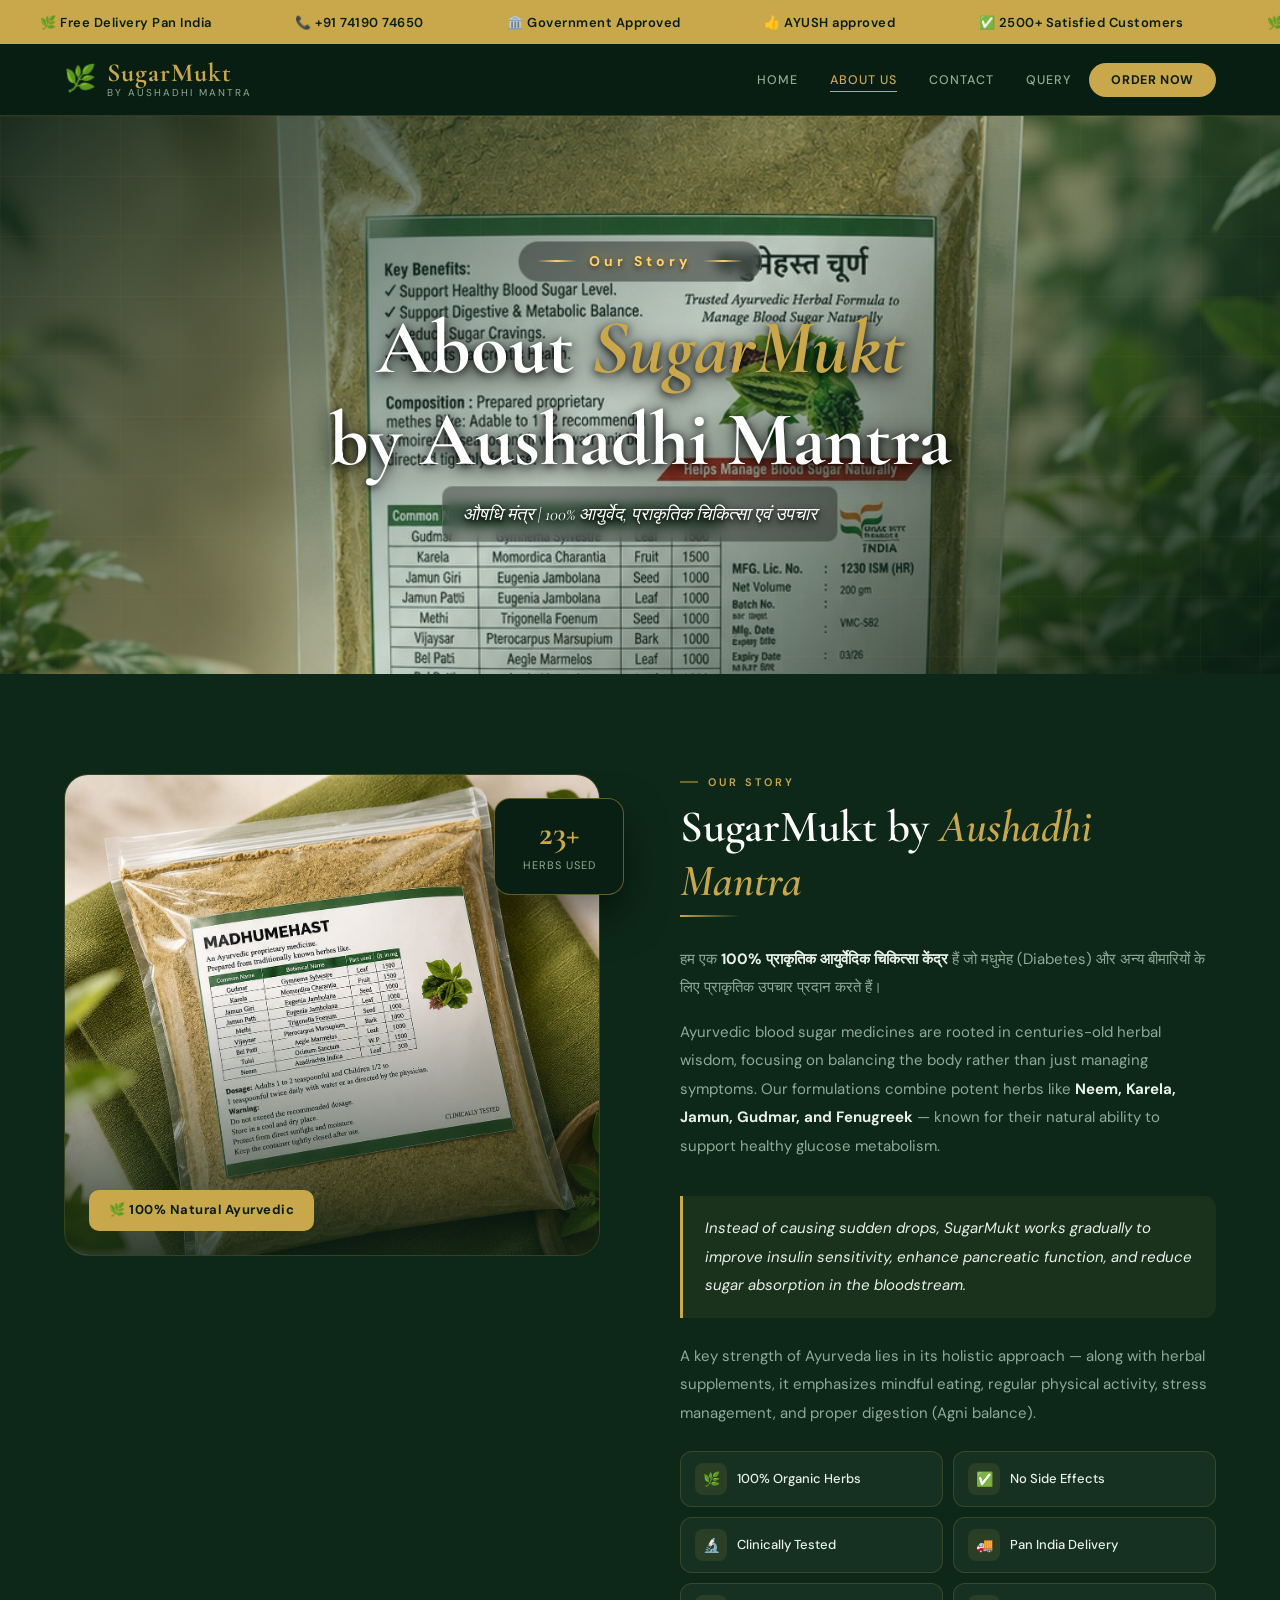
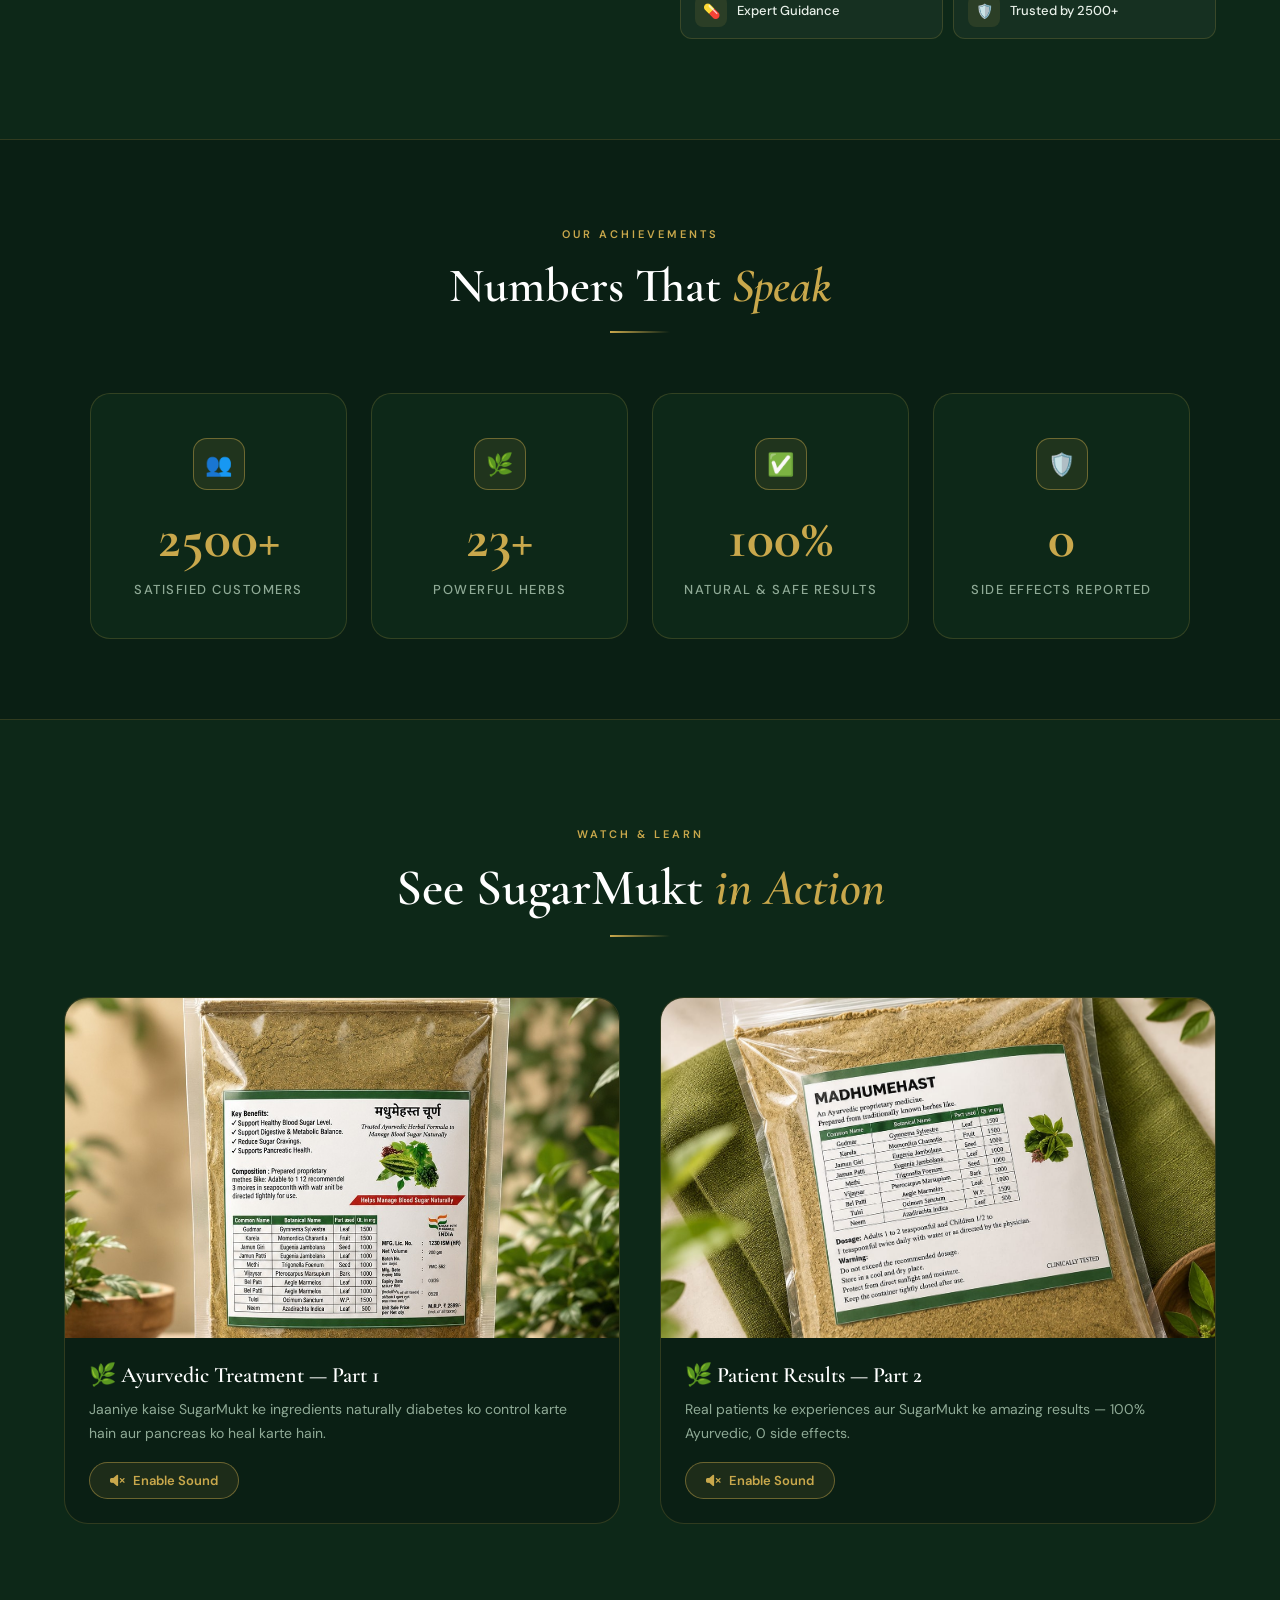
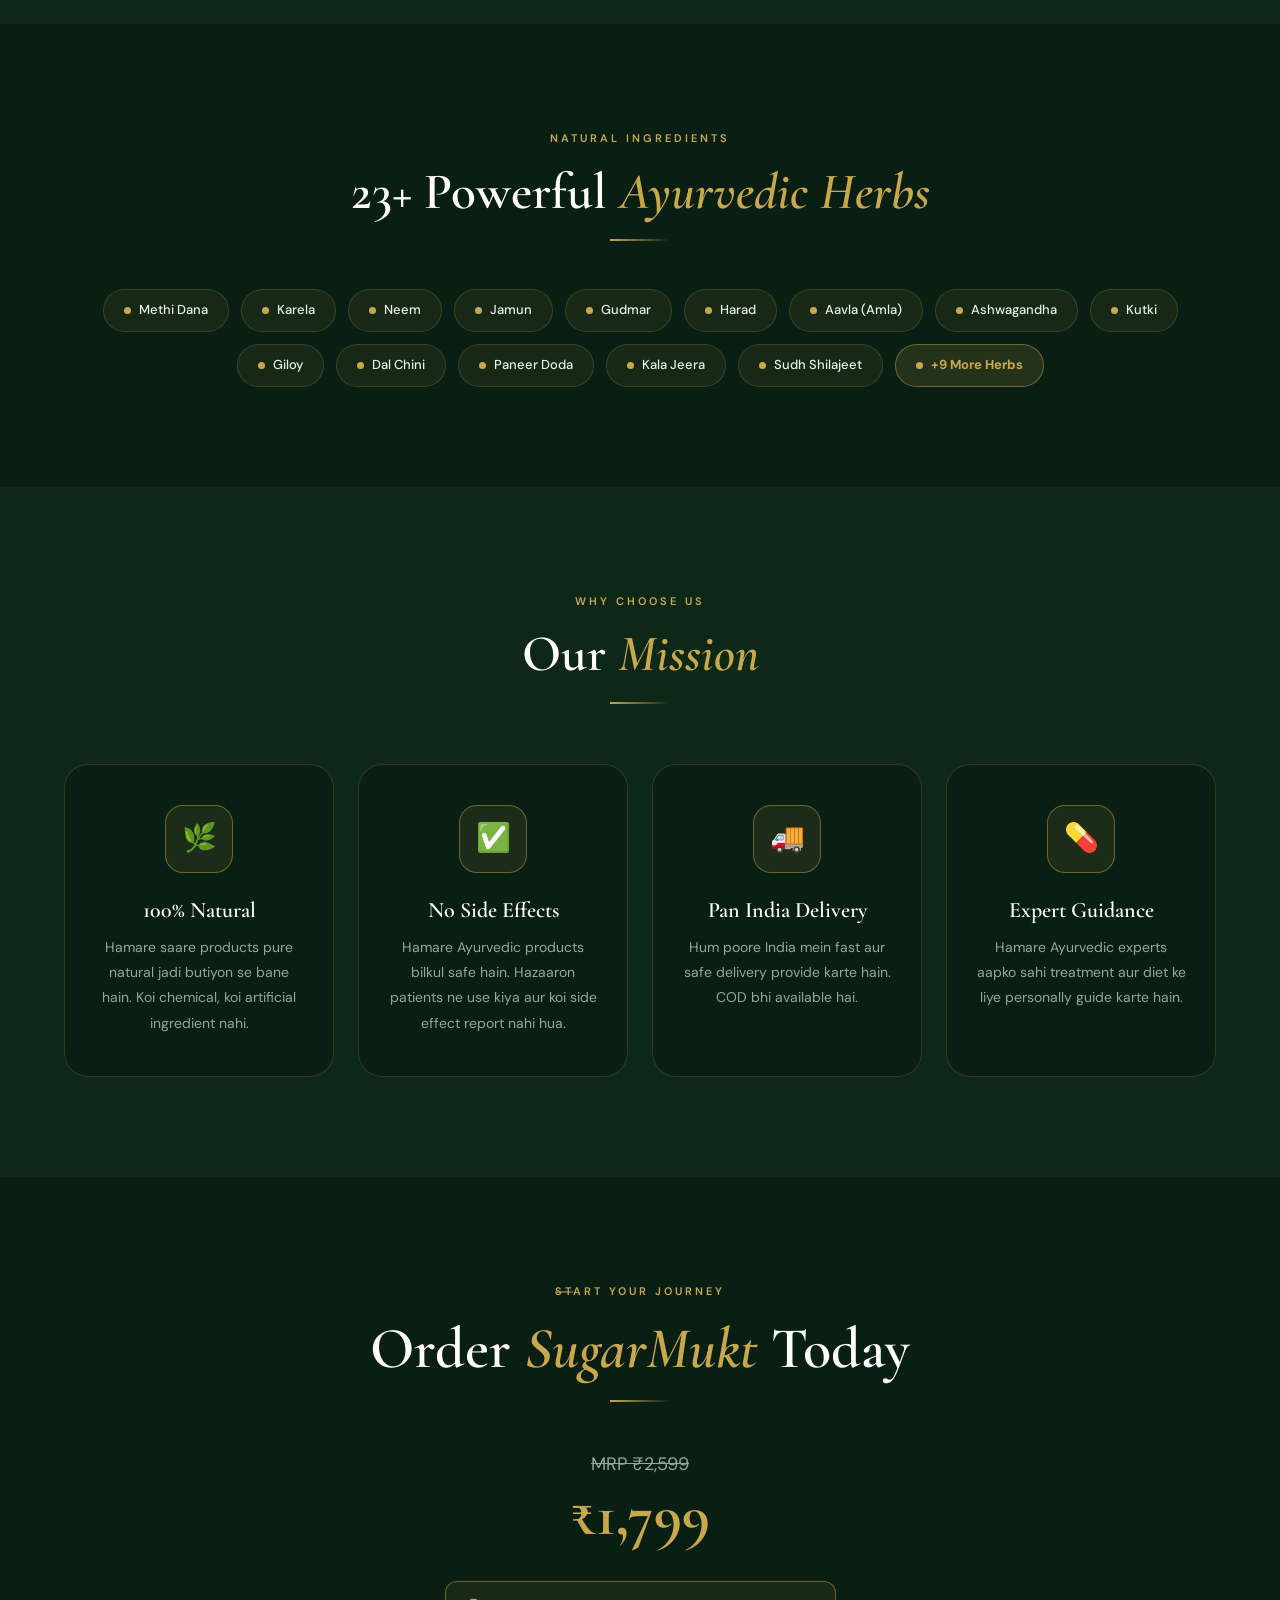
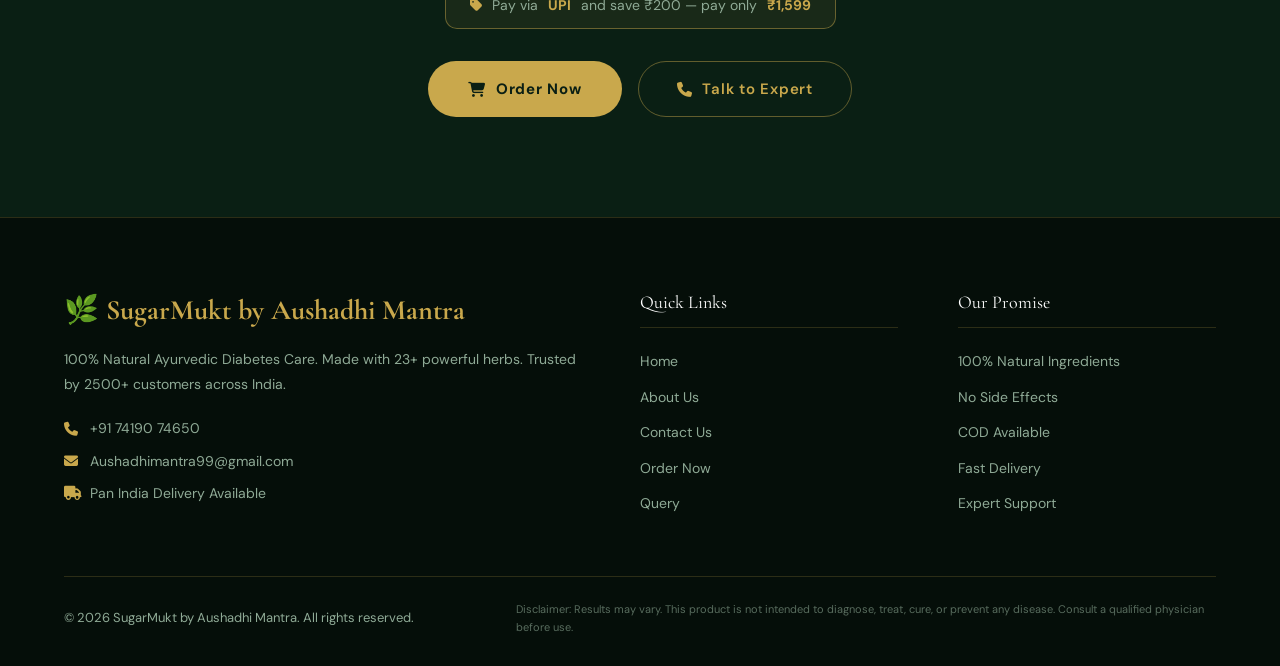
==== about.html @ 32ac2ba3 "Update about.html" ====
<!DOCTYPE html>
<html lang="en">
<head>
<meta charset="UTF-8">
<meta name="viewport" content="width=device-width, initial-scale=1.0">
<title>About Us | SugarMukt by Aushadhi Mantra </title>
<script async src="https://www.googletagmanager.com/gtag/js?id=G-KYLKNNGJBG"></script>
<script>
  window.dataLayer = window.dataLayer || [];
  function gtag(){dataLayer.push(arguments);}
  gtag('js', new Date());
  gtag('config', 'G-KYLKNNGJBG');
</script>
<link href="https://fonts.googleapis.com/css2?family=Cormorant+Garamond:ital,wght@0,400;0,500;0,600;0,700;1,400;1,600&family=DM+Sans:wght@300;400;500;600&display=swap" rel="stylesheet">
<link rel="stylesheet" href="https://cdnjs.cloudflare.com/ajax/libs/font-awesome/6.5.0/css/all.min.css">
<style>
*,*::before,*::after{margin:0;padding:0;box-sizing:border-box;}
:root{
  --forest:#0a1f14;
  --forest2:#0d2818;
  --forest3:#0f3020;
  --gold:#c9a84c;
  --gold2:#e8c96a;
  --mid:#2d6a4f;
  --text:#e8f0e9;
  --muted:#8faa96;
  --border:rgba(201,168,76,0.2);
  --border-bright:rgba(201,168,76,0.45);
  --card:rgba(255,255,255,0.04);
}
html{scroll-behavior:smooth;}
body{font-family:'DM Sans',sans-serif;background:var(--forest);color:var(--text);overflow-x:hidden;line-height:1.6;}
h1,h2,h3,h4,h5{font-family:'Cormorant Garamond',serif;font-weight:600;line-height:1.2;}
a{text-decoration:none;color:inherit;}
img{max-width:100%;}
::-webkit-scrollbar{width:6px;}
::-webkit-scrollbar-track{background:var(--forest2);}
::-webkit-scrollbar-thumb{background:var(--gold);border-radius:3px;}

/* ANNOUNCEMENT BAR */
.ann-bar{background:var(--gold);color:var(--forest);padding:9px 0;overflow:hidden;white-space:nowrap;position:relative;z-index:100;}
.ann-bar-inner{display:inline-block;animation:ticker 28s linear infinite;font-size:13px;font-weight:600;letter-spacing:0.5px;}
.ann-bar-inner span{margin:0 40px;}
@keyframes ticker{0%{transform:translateX(100vw);}100%{transform:translateX(-100%);}}

/* NAVBAR */
.navbar{position:sticky;top:0;z-index:999;background:rgba(10,31,20,0.96);backdrop-filter:blur(20px);-webkit-backdrop-filter:blur(20px);border-bottom:1px solid var(--border);padding:0 5%;display:flex;align-items:center;justify-content:space-between;height:72px;transition:all 0.3s ease;}
.navbar.scrolled{background:rgba(8,20,12,0.98);height:64px;box-shadow:0 4px 30px rgba(0,0,0,0.4);}
.nav-logo{font-family:'Cormorant Garamond',serif;font-size:26px;font-weight:700;color:var(--gold);letter-spacing:1px;display:flex;align-items:center;gap:10px;}
.nav-logo-wrap{display:flex;flex-direction:column;line-height:1;}
.nav-logo .logo-sub{font-family:'DM Sans',sans-serif;font-size:10px;font-weight:400;color:var(--muted);letter-spacing:2px;text-transform:uppercase;display:block;margin-top:2px;}
.nav-links{display:flex;align-items:center;gap:4px;list-style:none;}
.nav-links a{color:var(--muted);font-size:0.78rem;font-weight:500;padding:8px 14px;border-radius:8px;transition:all 0.25s;font-family:'DM Sans',sans-serif;letter-spacing:0.08em;text-transform:uppercase;position:relative;}
.nav-links a::after{content:'';position:absolute;bottom:4px;left:14px;right:14px;height:1px;background:var(--gold);transform:scaleX(0);transform-origin:left;transition:transform 0.3s ease;}
.nav-links a:hover{color:var(--gold);}
.nav-links a:hover::after{transform:scaleX(1);}
.nav-links a.nav-active{color:var(--gold);}
.nav-links a.nav-active::after{transform:scaleX(1);}
.nav-links .nav-cta{background:var(--gold);color:var(--forest)!important;font-weight:700;border-radius:50px;padding:9px 22px!important;letter-spacing:0.05em;}
.nav-links .nav-cta::after{display:none!important;}
.nav-links .nav-cta:hover{background:var(--gold2);transform:translateY(-1px);}
.burger{display:none;flex-direction:column;gap:5px;cursor:pointer;padding:6px;background:none;border:none;}
.burger span{width:26px;height:2px;background:var(--gold);border-radius:2px;transition:all 0.3s;display:block;}
.mobile-menu{display:none;position:fixed;inset:0;background:rgba(8,20,12,0.98);backdrop-filter:blur(20px);z-index:9999;flex-direction:column;align-items:center;justify-content:center;gap:24px;}
.mobile-menu.open{display:flex;}
.mobile-menu a{font-family:'Cormorant Garamond',serif;font-size:32px;font-weight:600;color:var(--text);transition:color 0.2s;}
.mobile-menu a:hover{color:var(--gold);}
.mobile-menu .mob-close{position:absolute;top:28px;right:28px;font-size:28px;cursor:pointer;color:var(--muted);background:none;border:none;}
.mobile-menu .mob-cta{background:var(--gold);color:var(--forest)!important;padding:14px 48px;border-radius:50px;font-size:22px!important;font-weight:700!important;margin-top:12px;}

/* HERO */
.about-hero{position:relative;min-height:62vh;display:flex;align-items:center;justify-content:center;overflow:hidden;}
.hero-bg{position:absolute;inset:0;background:linear-gradient(135deg,rgba(10,31,20,0.93) 0%,rgba(45,106,79,0.25) 50%,rgba(10,31,20,0.96) 100%),url('images/a1.jpeg') center/cover no-repeat;z-index:0;}
.hero-grid{position:absolute;inset:0;background-image:linear-gradient(rgba(201,168,76,0.04) 1px,transparent 1px),linear-gradient(90deg,rgba(201,168,76,0.04) 1px,transparent 1px);background-size:60px 60px;z-index:1;}
.hero-orb{position:absolute;width:420px;height:420px;background:radial-gradient(circle,rgba(45,106,79,0.22) 0%,transparent 70%);border-radius:50%;top:-80px;right:-80px;z-index:1;animation:orbPulse 6s ease-in-out infinite;}
@keyframes orbPulse{0%,100%{transform:scale(1);opacity:0.6;}50%{transform:scale(1.1);opacity:1;}}
.hero-content{position:relative;z-index:2;text-align:center;padding:120px 20px 90px;max-width:820px;}
.hero-eyebrow{
  display:inline-flex;
  align-items:center;
  gap:12px;
  margin-bottom:20px;

  /* 🔥 ADD THIS PART */
  background: rgba(0,0,0,0.4);
  padding:8px 18px;
  border-radius:30px;
  backdrop-filter: blur(6px);
  border:1px solid rgba(255,255,255,0.2);
}
.hero-eyebrow .line{
  width:40px;
  height:2px; /* thicker */
  background:linear-gradient(to right, transparent, #ffd369, transparent);
}
.hero-eyebrow span{
  color:#ffd369;
  font-size:14px;
  font-weight:700;
  letter-spacing:4px;

  /* 🔥 STRONG VISIBILITY */
  text-shadow: 
    0 2px 6px rgba(0,0,0,0.9),
    0 0 12px rgba(255,211,105,0.8);
}
.hero-title{
  font-size:clamp(42px,6vw,78px); /* slightly bigger */
  color:#ffffff;
  font-weight:700;

  /* 🔥 strong visibility */
  text-shadow: 
    0 6px 25px rgba(0,0,0,0.95),
    0 2px 8px rgba(0,0,0,0.9);
}
.hero-title em{color:var(--gold);font-style:italic;}
.hero-sub{
  font-size:18px;
  color:#ffffff;
  max-width:600px;
  margin:0 auto 36px;
  line-height:1.9;
  font-family:'Cormorant Garamond',serif;
  font-style:italic;

  /* 🔥 MAIN VISIBILITY FIX */
  text-shadow: 
    0 2px 4px rgba(0,0,0,0.8),
    0 4px 12px rgba(0,0,0,0.9);
}
.hero-box{
  display:inline-block;
  padding:10px 20px;
  border-radius:10px;

  /* 🔥 makes text readable on any image */
  background: rgba(0,0,0,0.35);
  backdrop-filter: blur(6px);

  border: 1px solid rgba(255,255,255,0.15);
}

/* SECTION COMMON */
.section{padding:100px 5%;}
.section-alt{background:var(--forest2);}
.section-label{display:inline-block;color:var(--gold);font-size:11px;font-weight:600;letter-spacing:3px;text-transform:uppercase;margin-bottom:14px;position:relative;padding-left:28px;}
.section-label::before{content:'';position:absolute;left:0;top:50%;transform:translateY(-50%);width:18px;height:1px;background:var(--gold);}
.section-title{font-size:clamp(30px,4vw,52px);color:#fff;margin-bottom:16px;}
.section-title em{color:var(--gold);font-style:italic;}
.section-line{width:60px;height:2px;background:linear-gradient(90deg,var(--gold),transparent);margin-bottom:48px;}
.center{text-align:center;}
.center .section-line{margin-left:auto;margin-right:auto;}
.center .section-label{padding-left:0;}
.center .section-label::before{display:none;}

/* ── OUR STORY SECTION (FIXED) ───────────────────────── */
.story-section{
  padding:100px 5%;
  background:var(--forest2);
}
.story-inner{
  max-width:1200px;
  margin:0 auto;
  display:grid;
  grid-template-columns:1fr 1fr;
  gap:80px;
  align-items:start;
}
/* LEFT: image side */
.story-img-col{position:relative;}
.story-img-frame{
  position:relative;
  border-radius:24px;
  overflow:hidden;
  border:1px solid var(--border);
  display:block;
}
.story-img-frame img{
  width:100%;
  height:480px;
  object-fit:cover;
  display:block;
  transition:transform 0.6s ease;
}
.story-img-frame:hover img{transform:scale(1.04);}
.story-img-overlay{
  position:absolute;inset:0;
  background:linear-gradient(to top,rgba(10,31,20,0.8) 0%,transparent 55%);
  pointer-events:none;
}
.story-img-badge{
  position:absolute;
  bottom:24px;left:24px;
  background:var(--gold);color:var(--forest);
  padding:10px 20px;border-radius:10px;
  font-weight:700;font-size:13px;letter-spacing:0.5px;
}
.story-float-card{
  position:absolute;
  top:24px;right:-24px;
  background:var(--forest);
  border:1px solid var(--border-bright);
  border-radius:16px;
  padding:18px 22px;
  text-align:center;
  min-width:130px;
  box-shadow:0 20px 40px rgba(0,0,0,0.5);
  z-index:2;
}
.story-float-card .fc-num{font-family:'Cormorant Garamond',serif;font-size:34px;font-weight:700;color:var(--gold);display:block;line-height:1;}
.story-float-card .fc-label{font-size:11px;color:var(--muted);text-transform:uppercase;letter-spacing:1px;}

/* RIGHT: text side — fully isolated, no overlap */
.story-text-col{
  display:flex;
  flex-direction:column;
  gap:0;
}
.story-text-col .section-label{margin-bottom:10px;}
.story-text-col .section-title{margin-bottom:6px;font-size:clamp(28px,3.5vw,48px);}
.story-text-col .section-line{margin-bottom:28px;}
.story-text-col p{
  font-size:15px;
  color:var(--muted);
  line-height:1.9;
  margin-bottom:16px;
}
.story-text-col p strong{color:var(--text);}
.story-highlight{
  background:rgba(201,168,76,0.07);
  border-left:3px solid var(--gold);
  padding:18px 22px;
  border-radius:0 12px 12px 0;
  margin:20px 0 24px;
}
.story-highlight p{margin:0;color:var(--text)!important;font-style:italic;}
.story-features{
  display:grid;
  grid-template-columns:1fr 1fr;
  gap:10px;
  margin-top:8px;
}
.sf-item{
  display:flex;align-items:center;gap:10px;
  background:var(--card);border:1px solid var(--border);
  padding:11px 14px;border-radius:12px;transition:all 0.3s;
}
.sf-item:hover{background:rgba(201,168,76,0.06);border-color:var(--border-bright);}
.sf-icon{width:32px;height:32px;background:rgba(201,168,76,0.12);border-radius:8px;display:flex;align-items:center;justify-content:center;font-size:14px;flex-shrink:0;}
.sf-item span{font-size:13px;font-weight:500;color:var(--text);}

/* ── STATS (FIXED — full visibility) ─────────────────── */
.stats-section{
  background:var(--forest);
  border-top:1px solid var(--border);
  border-bottom:1px solid var(--border);
  padding:80px 5%;
}
.stats-section-inner{
  max-width:1100px;
  margin:0 auto;
}
.stats-title-row{
  text-align:center;
  margin-bottom:60px;
}
.stats-title-row .section-label{padding-left:0;}
.stats-title-row .section-label::before{display:none;}
.stats-title-row .section-title{font-size:clamp(28px,4vw,48px);}
.stats-title-row .section-line{margin:0 auto 0;}

/* The 4-box grid */
.stats-grid-4{
  display:grid;
  grid-template-columns:repeat(4,1fr);
  gap:24px;
}
.stat-card{
  background:var(--forest2);
  border:1px solid var(--border);
  border-radius:20px;
  padding:44px 20px 36px;
  text-align:center;
  transition:all 0.35s ease;
  position:relative;
  overflow:hidden;
}
.stat-card::before{
  content:'';
  position:absolute;top:0;left:0;right:0;
  height:3px;
  background:linear-gradient(90deg,transparent,var(--gold),transparent);
  transform:scaleX(0);transition:transform 0.4s ease;
}
.stat-card:hover{
  transform:translateY(-8px);
  border-color:var(--border-bright);
  box-shadow:0 24px 60px rgba(0,0,0,0.35);
}
.stat-card:hover::before{transform:scaleX(1);}
.stat-card-icon{
  width:52px;height:52px;
  background:rgba(201,168,76,0.1);
  border:1px solid var(--border-bright);
  border-radius:14px;
  display:flex;align-items:center;justify-content:center;
  font-size:22px;
  margin:0 auto 20px;
}
.stat-card-num{
  font-family:'Cormorant Garamond',serif;
  font-size:56px;
  font-weight:700;
  color:var(--gold);
  display:block;
  line-height:1;
  margin-bottom:10px;
}
.stat-card-label{
  font-size:13px;
  color:var(--muted);
  text-transform:uppercase;
  letter-spacing:1.5px;
  font-weight:500;
  line-height:1.4;
}

/* VIDEOS */
.video-section{padding:100px 5%;background:var(--forest2);}
.video-inner{max-width:1200px;margin:0 auto;}
.video-grid{display:grid;grid-template-columns:1fr 1fr;gap:40px;margin-top:60px;}
.video-card{background:var(--forest);border:1px solid var(--border);border-radius:24px;overflow:hidden;transition:all 0.35s;}
.video-card:hover{border-color:var(--border-bright);transform:translateY(-6px);box-shadow:0 24px 60px rgba(0,0,0,0.4);}
.video-card video{width:100%;display:block;max-height:340px;object-fit:cover;}
.video-card-body{padding:24px;}
.video-card-title{font-family:'Cormorant Garamond',serif;font-size:22px;color:#fff;margin-bottom:10px;}
.video-card-desc{font-size:14px;color:var(--muted);line-height:1.7;margin-bottom:16px;}
.sound-btn{
  display:inline-flex;align-items:center;gap:8px;
  background:rgba(201,168,76,0.1);border:1px solid var(--border-bright);
  color:var(--gold);padding:9px 20px;border-radius:50px;
  font-size:13px;font-weight:600;cursor:pointer;transition:all 0.3s;
  font-family:'DM Sans',sans-serif;
}
.sound-btn:hover{background:rgba(201,168,76,0.18);}

/* HERBS */
.herbs-section{padding:100px 5%;background:var(--forest);}
.herbs-inner{max-width:1100px;margin:0 auto;}
.herbs-grid{display:flex;flex-wrap:wrap;gap:12px;justify-content:center;margin-top:48px;}
.herb-chip{
  display:inline-flex;align-items:center;gap:8px;
  background:rgba(201,168,76,0.07);
  border:1px solid var(--border);
  padding:10px 20px;border-radius:50px;
  font-size:13px;font-weight:500;color:var(--text);
  transition:all 0.3s;cursor:default;
}
.herb-chip:hover{background:rgba(201,168,76,0.14);border-color:var(--border-bright);color:var(--gold);transform:translateY(-2px);}
.herb-chip .h-dot{width:7px;height:7px;background:var(--gold);border-radius:50%;flex-shrink:0;}

/* MISSION CARDS */
.mission-section{padding:100px 5%;background:var(--forest2);}
.mission-inner{max-width:1200px;margin:0 auto;}
.mission-grid{display:grid;grid-template-columns:repeat(4,1fr);gap:24px;margin-top:60px;}
.mission-card{
  background:var(--forest);border:1px solid var(--border);
  border-radius:24px;padding:40px 28px;text-align:center;transition:all 0.35s;position:relative;overflow:hidden;
}
.mission-card::after{content:'';position:absolute;bottom:0;left:0;right:0;height:2px;background:linear-gradient(90deg,transparent,var(--gold),transparent);transform:scaleX(0);transition:transform 0.4s;}
.mission-card:hover{transform:translateY(-8px);border-color:var(--border-bright);box-shadow:0 24px 60px rgba(0,0,0,0.35);}
.mission-card:hover::after{transform:scaleX(1);}
.mc-icon{width:68px;height:68px;background:rgba(201,168,76,0.1);border:1px solid var(--border-bright);border-radius:18px;display:flex;align-items:center;justify-content:center;font-size:28px;margin:0 auto 24px;}
.mc-title{font-family:'Cormorant Garamond',serif;font-size:22px;color:#fff;margin-bottom:12px;}
.mc-text{font-size:14px;color:var(--muted);line-height:1.8;}

/* CTA SECTION */
.cta-section{padding:100px 5%;background:var(--forest);text-align:center;}
.cta-inner{max-width:700px;margin:0 auto;}
.cta-price{margin:32px 0 20px;}
.cta-price .price-old{font-size:18px;color:var(--muted);text-decoration:line-through;display:block;margin-bottom:6px;}
.cta-price .price-main{font-family:'Cormorant Garamond',serif;font-size:60px;font-weight:700;color:var(--gold);line-height:1;}
.cta-upi{display:inline-flex;align-items:center;gap:10px;background:rgba(201,168,76,0.08);border:1px solid var(--border-bright);border-radius:12px;padding:12px 24px;margin:16px 0 32px;font-size:14px;color:var(--muted);}
.cta-upi strong{color:var(--gold);}
.cta-btns{display:flex;gap:16px;justify-content:center;flex-wrap:wrap;}
.btn-gold{display:inline-flex;align-items:center;gap:10px;background:var(--gold);color:var(--forest);padding:16px 40px;border-radius:50px;font-weight:700;font-size:15px;transition:all 0.3s;letter-spacing:0.05em;border:none;cursor:pointer;font-family:'DM Sans',sans-serif;}
.btn-gold:hover{background:var(--gold2);transform:translateY(-3px);box-shadow:0 16px 40px rgba(201,168,76,0.35);}
.btn-outline{display:inline-flex;align-items:center;gap:10px;background:transparent;color:var(--gold);border:1px solid var(--border-bright);padding:15px 38px;border-radius:50px;font-weight:600;font-size:15px;transition:all 0.3s;letter-spacing:0.05em;}
.btn-outline:hover{background:rgba(201,168,76,0.06);transform:translateY(-2px);}

/* FOOTER */
.footer{background:#050e09;border-top:1px solid var(--border);padding:70px 5% 30px;}
.footer-inner{max-width:1200px;margin:0 auto;}
.footer-grid{display:grid;grid-template-columns:2fr 1fr 1fr;gap:60px;margin-bottom:50px;}
.footer-brand{font-family:'Cormorant Garamond',serif;font-size:28px;font-weight:700;color:var(--gold);margin-bottom:14px;}
.footer-desc{font-size:14px;color:var(--muted);line-height:1.8;margin-bottom:20px;}
.footer-contact-item{display:flex;align-items:center;gap:10px;font-size:14px;color:var(--muted);margin-bottom:10px;transition:color 0.2s;}
.footer-contact-item:hover{color:var(--gold);}
.footer-contact-item i{color:var(--gold);width:16px;flex-shrink:0;}
.footer-col-title{font-family:'Cormorant Garamond',serif;font-size:18px;color:#fff;margin-bottom:20px;padding-bottom:10px;border-bottom:1px solid var(--border);}
.footer-links{list-style:none;}
.footer-links li{margin-bottom:10px;}
.footer-links a{font-size:14px;color:var(--muted);transition:color 0.2s;}
.footer-links a:hover{color:var(--gold);}
.footer-bottom{border-top:1px solid var(--border);padding-top:24px;display:flex;justify-content:space-between;align-items:center;flex-wrap:wrap;gap:12px;}
.footer-copy{font-size:13px;color:var(--muted);}
.footer-disclaimer{font-size:11px;color:rgba(143,170,150,0.6);max-width:700px;line-height:1.6;}

/* SCROLL REVEAL */
.reveal{opacity:0;transform:translateY(40px);transition:opacity 0.7s ease,transform 0.7s ease;}
.reveal.visible{opacity:1;transform:translateY(0);}

/* WHATSAPP */
.wa-btn{position:fixed;bottom:32px;right:32px;z-index:500;width:50px;height:50px;background:#25d366;border-radius:50%;display:flex;align-items:center;justify-content:center;color:#fff;font-size:22px;box-shadow:0 4px 20px rgba(37,211,102,0.35);transition:all 0.3s;}
.wa-btn:hover{transform:scale(1.1);}

/* MOBILE ORDER BAR */
.mob-order-bar{display:none;position:fixed;bottom:0;left:0;right:0;z-index:900;background:var(--forest2);border-top:1px solid var(--border);padding:12px 20px;}
.mob-order-bar a{display:block;background:var(--gold);color:var(--forest);text-align:center;padding:14px;border-radius:12px;font-weight:700;font-size:15px;}

/* RESPONSIVE */
@media(max-width:1024px){
  .story-inner{grid-template-columns:1fr;gap:40px;}
  .story-float-card{right:16px;top:16px;}
  .stats-grid-4{grid-template-columns:repeat(2,1fr);}
  .video-grid{grid-template-columns:1fr;}
  .mission-grid{grid-template-columns:repeat(2,1fr);}
  .footer-grid{grid-template-columns:1fr 1fr;gap:40px;}
}
@media(max-width:768px){
  .nav-links{display:none;}
  .burger{display:flex;}
  .story-features{grid-template-columns:1fr;}
  .stats-grid-4{grid-template-columns:repeat(2,1fr);gap:16px;}
  .stat-card{padding:30px 16px 26px;}
  .stat-card-num{font-size:42px;}
  .mission-grid{grid-template-columns:1fr 1fr;}
  .cta-btns{flex-direction:column;align-items:center;}
  .footer-grid{grid-template-columns:1fr;}
  .footer-bottom{flex-direction:column;text-align:center;}
  .mob-order-bar{display:block;}
  .wa-btn{bottom:80px;}
}
@media(max-width:480px){
  .stats-grid-4{grid-template-columns:1fr 1fr;}
  .mission-grid{grid-template-columns:1fr;}
}
</style>
</head>
<body>

<!-- ANNOUNCEMENT BAR -->
<div class="ann-bar">
  <div class="ann-bar-inner">
    <span>🌿 Free Delivery Pan India</span>
    <span>📞 +91 74190 74650</span>
     <span> 🏛️ Government Approved</span>
      <span> 👍 AYUSH approved</span>
    <span>✅ 2500+ Satisfied Customers</span>
    <span>🌿 23+ Powerful Ayurvedic Herbs</span>
    <span>🛡️ 100% Natural — No Side Effects</span>
    <span>💳 COD Available</span>
    <span>🌿 Free Delivery Pan India</span>
    <span>📞 +91 74190 74650</span>
    <span>✅ 2500+ Satisfied Customers</span>
  </div>
</div>

<!-- NAVBAR -->
<nav class="navbar" id="navbar">
  <a href="index.html" class="nav-logo">
    <span>🌿</span>
    <div class="nav-logo-wrap">
      <span>SugarMukt</span>
      <span class="logo-sub">by Aushadhi Mantra</span>
    </div>
  </a>
  <ul class="nav-links">
    <li><a href="index.html">Home</a></li>
    <li><a href="about.html" class="nav-active">About Us</a></li>
    <li><a href="contact.html">Contact</a></li>
   <li><a href="https://wa.me/917419074650?text=Hello%20I%20have%20a%20query" target="_blank">Query</a></li>
    <li><a href="order.html" class="nav-cta">Order Now</a></li>
  </ul>
  <button class="burger" id="burger" aria-label="Menu">
    <span></span><span></span><span></span>
  </button>
</nav>

<!-- MOBILE MENU -->
<div class="mobile-menu" id="mobileMenu">
  <button class="mob-close" id="mobClose">✕</button>
  <a href="index.html" onclick="document.getElementById('mobileMenu').classList.remove('open')">Home</a>
  <a href="about.html" onclick="document.getElementById('mobileMenu').classList.remove('open')" style="color:var(--gold)">About Us</a>
  <a href="contact.html" onclick="document.getElementById('mobileMenu').classList.remove('open')">Contact</a>
  <a href="mailto:Aushadhimantra99@gmail.com?subject=Query" onclick="document.getElementById('mobileMenu').classList.remove('open')">Query</a>
  <a href="order.html" class="mob-cta" onclick="document.getElementById('mobileMenu').classList.remove('open')">Order Now</a>
</div>

<!-- HERO -->
<section class="about-hero">
  <div class="hero-bg"></div>
  <div class="hero-grid"></div>
  <div class="hero-orb"></div>
  <div class="hero-content reveal">
    <div class="hero-eyebrow">
      <span class="line"></span>
      <span>Our Story</span>
      <span class="line"></span>
    </div>
    <h1 class="hero-title">About <em>SugarMukt</em><br>by Aushadhi Mantra</h1>
   <p class="hero-sub hero-box">
  औषधि मंत्र | 100% आयुर्वेद, प्राकृतिक चिकित्सा एवं उपचार
</p>
  </div>
</section>

<!-- ── OUR STORY ───────────────────────────────────────── -->
<section class="story-section">
  <div class="story-inner">

    <!-- LEFT: image -->
    <div class="story-img-col reveal">
      <div class="story-img-frame">
        <img src="images/a2.jpeg" alt="Ayurvedic Medicine SugarMukt">
        <div class="story-img-overlay"></div>
        <div class="story-img-badge">🌿 100% Natural Ayurvedic</div>
      </div>
      <div class="story-float-card">
        <span class="fc-num">23+</span>
        <span class="fc-label">Herbs Used</span>
      </div>
    </div>

    <!-- RIGHT: text — completely separate column, no overlap -->
    <div class="story-text-col reveal">
      <span class="section-label">Our Story</span>
      <h2 class="section-title">SugarMukt by <em>Aushadhi Mantra</em></h2>
      <div class="section-line"></div>

      <p>हम एक <strong>100% प्राकृतिक आयुर्वेदिक चिकित्सा केंद्र</strong> हैं जो मधुमेह (Diabetes) और अन्य बीमारियों के लिए प्राकृतिक उपचार प्रदान करते हैं।</p>

      <p>Ayurvedic blood sugar medicines are rooted in centuries-old herbal wisdom, focusing on balancing the body rather than just managing symptoms. Our formulations combine potent herbs like <strong>Neem, Karela, Jamun, Gudmar, and Fenugreek</strong> — known for their natural ability to support healthy glucose metabolism.</p>

      <div class="story-highlight">
        <p>Instead of causing sudden drops, SugarMukt works gradually to improve insulin sensitivity, enhance pancreatic function, and reduce sugar absorption in the bloodstream.</p>
      </div>

      <p>A key strength of Ayurveda lies in its holistic approach — along with herbal supplements, it emphasizes mindful eating, regular physical activity, stress management, and proper digestion (Agni balance).</p>

      <div class="story-features">
        <div class="sf-item"><div class="sf-icon">🌿</div><span>100% Organic Herbs</span></div>
        <div class="sf-item"><div class="sf-icon">✅</div><span>No Side Effects</span></div>
        <div class="sf-item"><div class="sf-icon">🔬</div><span>Clinically Tested</span></div>
        <div class="sf-item"><div class="sf-icon">🚚</div><span>Pan India Delivery</span></div>
        <div class="sf-item"><div class="sf-icon">💊</div><span>Expert Guidance</span></div>
        <div class="sf-item"><div class="sf-icon">🛡️</div><span>Trusted by 2500+</span></div>
      </div>
    </div>

  </div>
</section>

<!-- ── STATS (FIXED — 4 big cards, fully visible) ─────── -->
<section class="stats-section">
  <div class="stats-section-inner">

    <div class="stats-title-row reveal">
      <span class="section-label" style="padding-left:0;">Our Achievements</span>
      <h2 class="section-title" style="font-size:clamp(28px,4vw,48px);">Numbers That <em>Speak</em></h2>
      <div class="section-line" style="margin:16px auto 0;"></div>
    </div>

    <div class="stats-grid-4" style="margin-top:48px;">
      <div class="stat-card reveal">
        <div class="stat-card-icon">👥</div>
        <span class="stat-card-num">2500+</span>
        <span class="stat-card-label">Satisfied Customers</span>
      </div>
      <div class="stat-card reveal">
        <div class="stat-card-icon">🌿</div>
        <span class="stat-card-num">23+</span>
        <span class="stat-card-label">Powerful Herbs</span>
      </div>
      <div class="stat-card reveal">
        <div class="stat-card-icon">✅</div>
        <span class="stat-card-num">100%</span>
        <span class="stat-card-label">Natural &amp; Safe Results</span>
      </div>
      <div class="stat-card reveal">
        <div class="stat-card-icon">🛡️</div>
        <span class="stat-card-num">0</span>
        <span class="stat-card-label">Side Effects Reported</span>
      </div>
    </div>

  </div>
</section>

<!-- VIDEOS -->
<section class="video-section">
  <div class="video-inner">
    <div class="center reveal">
      <span class="section-label" style="padding-left:0;">Watch &amp; Learn</span>
      <h2 class="section-title">See SugarMukt <em>in Action</em></h2>
      <div class="section-line" style="margin-left:auto;margin-right:auto;"></div>
    </div>
    <div class="video-grid">
      <div class="video-card reveal">
        <video id="vid1" autoplay muted loop playsinline preload="auto" poster="images/a1.jpeg">
          <source src="images/v1.mp4" type="video/mp4">
        </video>
        <div class="video-card-body">
          <h3 class="video-card-title">🌿 Ayurvedic Treatment — Part 1</h3>
          <p class="video-card-desc">Jaaniye kaise SugarMukt ke ingredients naturally diabetes ko control karte hain aur pancreas ko heal karte hain.</p>
          <button class="sound-btn" onclick="toggleSound(1)" id="soundBtn1">
            <i class="fas fa-volume-mute" id="soundIcon1"></i> Enable Sound
          </button>
        </div>
      </div>
      <div class="video-card reveal">
        <video id="vid2" autoplay muted loop playsinline preload="auto" poster="images/a2.jpeg">
          <source src="images/v2.mp4" type="video/mp4">
        </video>
        <div class="video-card-body">
          <h3 class="video-card-title">🌿 Patient Results — Part 2</h3>
          <p class="video-card-desc">Real patients ke experiences aur SugarMukt ke amazing results — 100% Ayurvedic, 0 side effects.</p>
          <button class="sound-btn" onclick="toggleSound(2)" id="soundBtn2">
            <i class="fas fa-volume-mute" id="soundIcon2"></i> Enable Sound
          </button>
        </div>
      </div>
    </div>
  </div>
</section>

<!-- HERBS -->
<section class="herbs-section">
  <div class="herbs-inner">
    <div class="center reveal">
      <span class="section-label" style="padding-left:0;">Natural Ingredients</span>
      <h2 class="section-title">23+ Powerful <em>Ayurvedic Herbs</em></h2>
      <div class="section-line" style="margin-left:auto;margin-right:auto;"></div>
    </div>
    <div class="herbs-grid reveal">
      <div class="herb-chip"><span class="h-dot"></span>Methi Dana</div>
      <div class="herb-chip"><span class="h-dot"></span>Karela</div>
      <div class="herb-chip"><span class="h-dot"></span>Neem</div>
      <div class="herb-chip"><span class="h-dot"></span>Jamun</div>
      <div class="herb-chip"><span class="h-dot"></span>Gudmar</div>
      <div class="herb-chip"><span class="h-dot"></span>Harad</div>
      <div class="herb-chip"><span class="h-dot"></span>Aavla (Amla)</div>
      <div class="herb-chip"><span class="h-dot"></span>Ashwagandha</div>
      <div class="herb-chip"><span class="h-dot"></span>Kutki</div>
      <div class="herb-chip"><span class="h-dot"></span>Giloy</div>
      <div class="herb-chip"><span class="h-dot"></span>Dal Chini</div>
      <div class="herb-chip"><span class="h-dot"></span>Paneer Doda</div>
      <div class="herb-chip"><span class="h-dot"></span>Kala Jeera</div>
      <div class="herb-chip"><span class="h-dot"></span>Sudh Shilajeet</div>
      <div class="herb-chip" style="background:rgba(201,168,76,0.14);border-color:var(--border-bright);color:var(--gold);font-weight:700;"><span class="h-dot"></span>+9 More Herbs</div>
    </div>
  </div>
</section>

<!-- MISSION -->
<section class="mission-section">
  <div class="mission-inner">
    <div class="center reveal">
      <span class="section-label" style="padding-left:0;">Why Choose Us</span>
      <h2 class="section-title">Our <em>Mission</em></h2>
      <div class="section-line" style="margin-left:auto;margin-right:auto;"></div>
    </div>
    <div class="mission-grid">
      <div class="mission-card reveal">
        <div class="mc-icon">🌿</div>
        <h3 class="mc-title">100% Natural</h3>
        <p class="mc-text">Hamare saare products pure natural jadi butiyon se bane hain. Koi chemical, koi artificial ingredient nahi.</p>
      </div>
      <div class="mission-card reveal">
        <div class="mc-icon">✅</div>
        <h3 class="mc-title">No Side Effects</h3>
        <p class="mc-text">Hamare Ayurvedic products bilkul safe hain. Hazaaron patients ne use kiya aur koi side effect report nahi hua.</p>
      </div>
      <div class="mission-card reveal">
        <div class="mc-icon">🚚</div>
        <h3 class="mc-title">Pan India Delivery</h3>
        <p class="mc-text">Hum poore India mein fast aur safe delivery provide karte hain. COD bhi available hai.</p>
      </div>
      <div class="mission-card reveal">
        <div class="mc-icon">💊</div>
        <h3 class="mc-title">Expert Guidance</h3>
        <p class="mc-text">Hamare Ayurvedic experts aapko sahi treatment aur diet ke liye personally guide karte hain.</p>
      </div>
    </div>
  </div>
</section>

<!-- CTA -->
<section class="cta-section">
  <div class="cta-inner reveal">
    <span class="section-label" style="padding-left:0;">Start Your Journey</span>
    <h2 class="section-title" style="font-size:clamp(32px,5vw,58px);">Order <em>SugarMukt</em> Today</h2>
    <div class="section-line" style="margin-left:auto;margin-right:auto;"></div>
    <div class="cta-price">
      <span class="price-old">MRP ₹2,599</span>
      <span class="price-main">₹1,799</span>
    </div>
    <div class="cta-upi">
      <i class="fas fa-tag" style="color:var(--gold);"></i>
      Pay via <strong>UPI</strong> and save ₹200 — pay only <strong>₹1,599</strong>
    </div>
    <div class="cta-btns">
      <a href="order.html" class="btn-gold"><i class="fas fa-shopping-cart"></i> Order Now</a>
      <a href="contact.html" class="btn-outline"><i class="fas fa-phone"></i> Talk to Expert</a>
    </div>
  </div>
</section>

<!-- FOOTER -->
<footer class="footer">
  <div class="footer-inner">
    <div class="footer-grid">
      <div>
        <div class="footer-brand">🌿 SugarMukt by Aushadhi Mantra</div>
        <p class="footer-desc">100% Natural Ayurvedic Diabetes Care. Made with 23+ powerful herbs. Trusted by 2500+ customers across India.</p>
        <div class="footer-contact-item"><i class="fas fa-phone"></i><a href="tel:+917419074650" style="color:inherit;">+91 74190 74650</a></div>
        <div class="footer-contact-item"><i class="fas fa-envelope"></i><a href="mailto:Aushadhimantra99@gmail.com" style="color:inherit;">Aushadhimantra99@gmail.com</a></div>
        <div class="footer-contact-item"><i class="fas fa-truck"></i>Pan India Delivery Available</div>
      </div>
      <div>
        <div class="footer-col-title">Quick Links</div>
        <ul class="footer-links">
          <li><a href="index.html">Home</a></li>
          <li><a href="about.html">About Us</a></li>
          <li><a href="contact.html">Contact Us</a></li>
          <li><a href="order.html">Order Now</a></li>
         <a href="https://wa.me/917419074650?text=Hello%20I%20have%20a%20query" target="_blank">Query</a>
        </ul>
      </div>
      <div>
        <div class="footer-col-title">Our Promise</div>
        <ul class="footer-links">
          <li><a href="#">100% Natural Ingredients</a></li>
          <li><a href="#">No Side Effects</a></li>
          <li><a href="#">COD Available</a></li>
          <li><a href="#">Fast Delivery</a></li>
          <li><a href="#">Expert Support</a></li>
        </ul>
      </div>
    </div>
    <div class="footer-bottom">
      <span class="footer-copy">© 2026 SugarMukt by Aushadhi Mantra. All rights reserved.</span>
      <span class="footer-disclaimer">Disclaimer: Results may vary. This product is not intended to diagnose, treat, cure, or prevent any disease. Consult a qualified physician before use.</span>
    </div>
  </div>
</footer>


<!-- MOBILE ORDER BAR -->
<div class="mob-order-bar">
  <a href="order.html">🛒 Order Now</a>
</div>

<script>
// Navbar scroll
const nb = document.getElementById('navbar');
window.addEventListener('scroll', () => { nb.classList.toggle('scrolled', window.scrollY > 60); });

// Burger
document.getElementById('burger').addEventListener('click', () => { document.getElementById('mobileMenu').classList.add('open'); });
document.getElementById('mobClose').addEventListener('click', () => { document.getElementById('mobileMenu').classList.remove('open'); });

// Scroll reveal
const revEls = document.querySelectorAll('.reveal');
const obs = new IntersectionObserver((entries) => {
  entries.forEach(e => { if(e.isIntersecting){ e.target.classList.add('visible'); obs.unobserve(e.target); } });
}, { threshold: 0.1 });
revEls.forEach(el => obs.observe(el));

// Sound toggle
function toggleSound(n) {
  const vid = document.getElementById('vid' + n);
  const other = document.getElementById('vid' + (n === 1 ? 2 : 1));
  const btn = document.getElementById('soundBtn' + n);
  const icon = document.getElementById('soundIcon' + n);
  const otherIcon = document.getElementById('soundIcon' + (n === 1 ? 2 : 1));
  const otherBtn = document.getElementById('soundBtn' + (n === 1 ? 2 : 1));

  if (vid.muted) {
    vid.muted = false;
    icon.className = 'fas fa-volume-up';
    btn.innerHTML = '<i class="fas fa-volume-up" id="soundIcon' + n + '"></i> Sound On';
    // mute other
    other.muted = true;
    otherIcon.className = 'fas fa-volume-mute';
    otherBtn.innerHTML = '<i class="fas fa-volume-mute" id="soundIcon' + (n===1?2:1) + '"></i> Enable Sound';
  } else {
    vid.muted = true;
    icon.className = 'fas fa-volume-mute';
    btn.innerHTML = '<i class="fas fa-volume-mute" id="soundIcon' + n + '"></i> Enable Sound';
  }
}
</script>
</body>
</html>
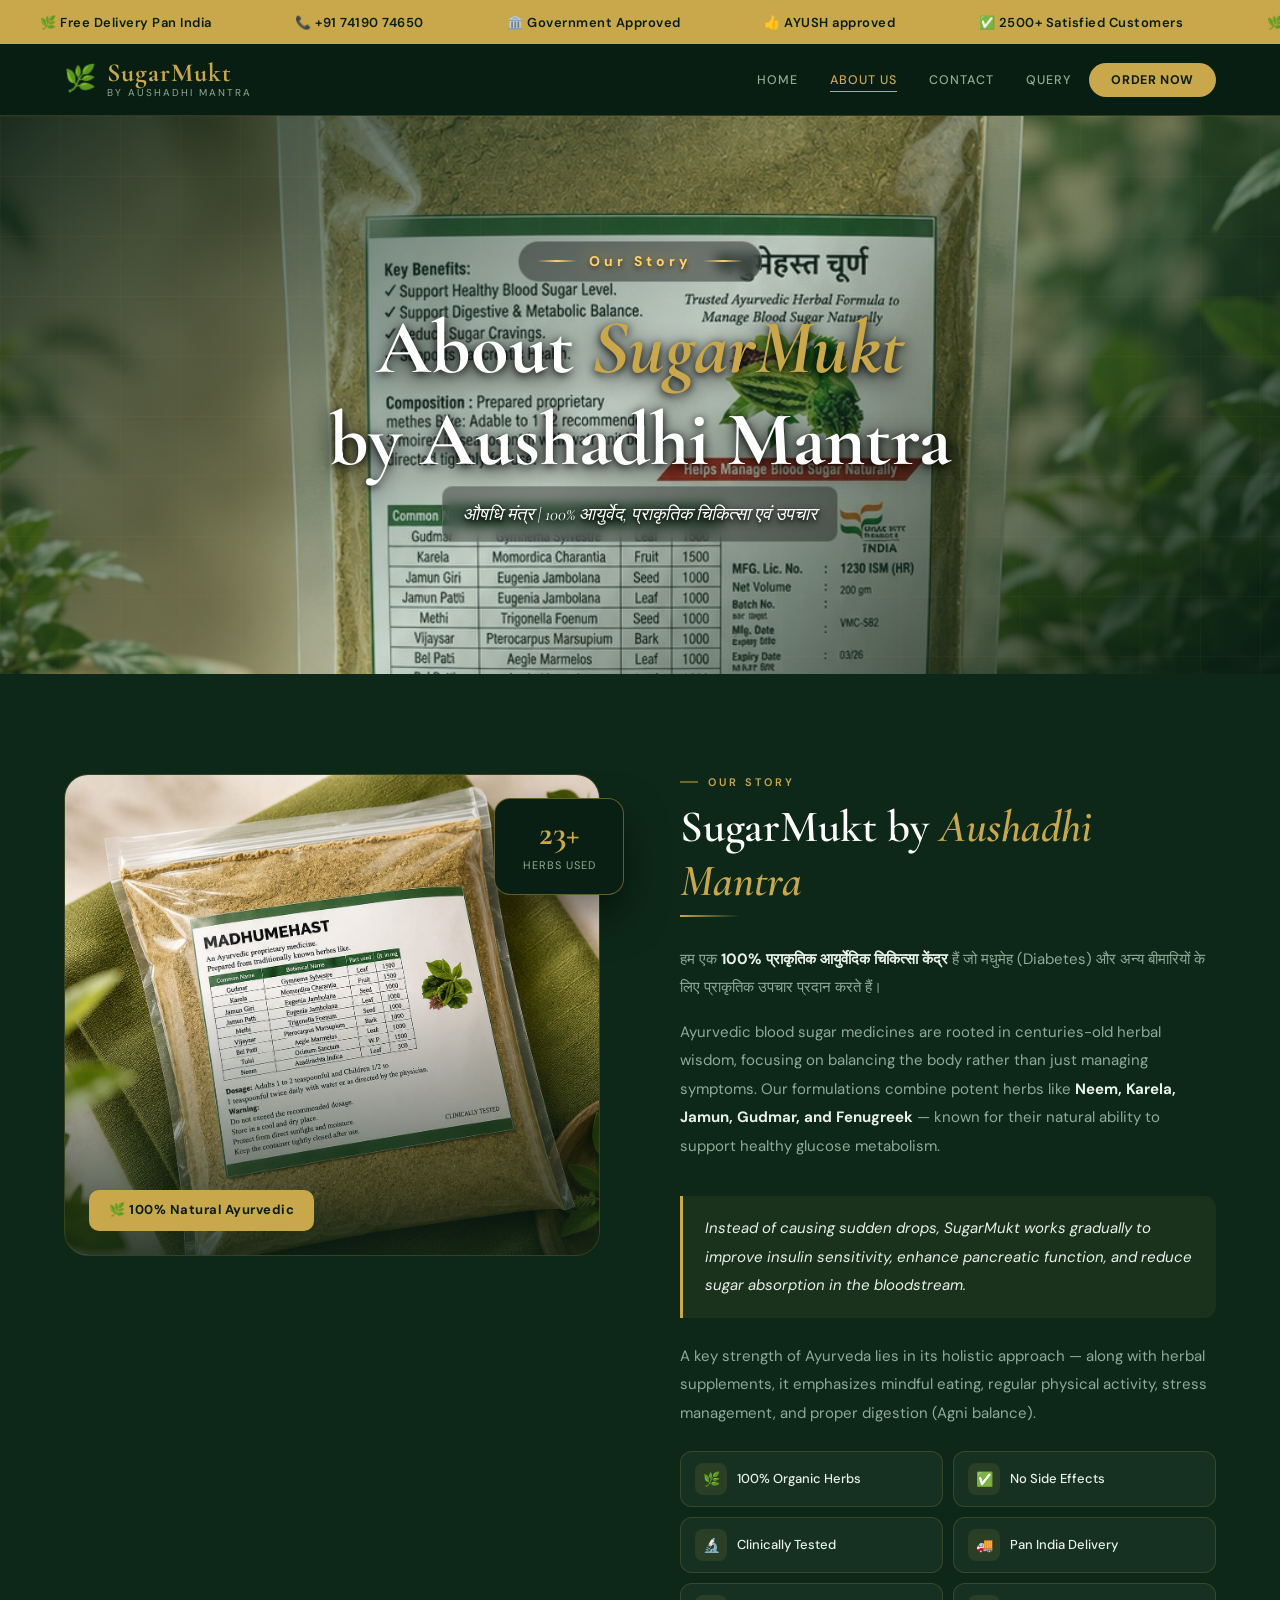
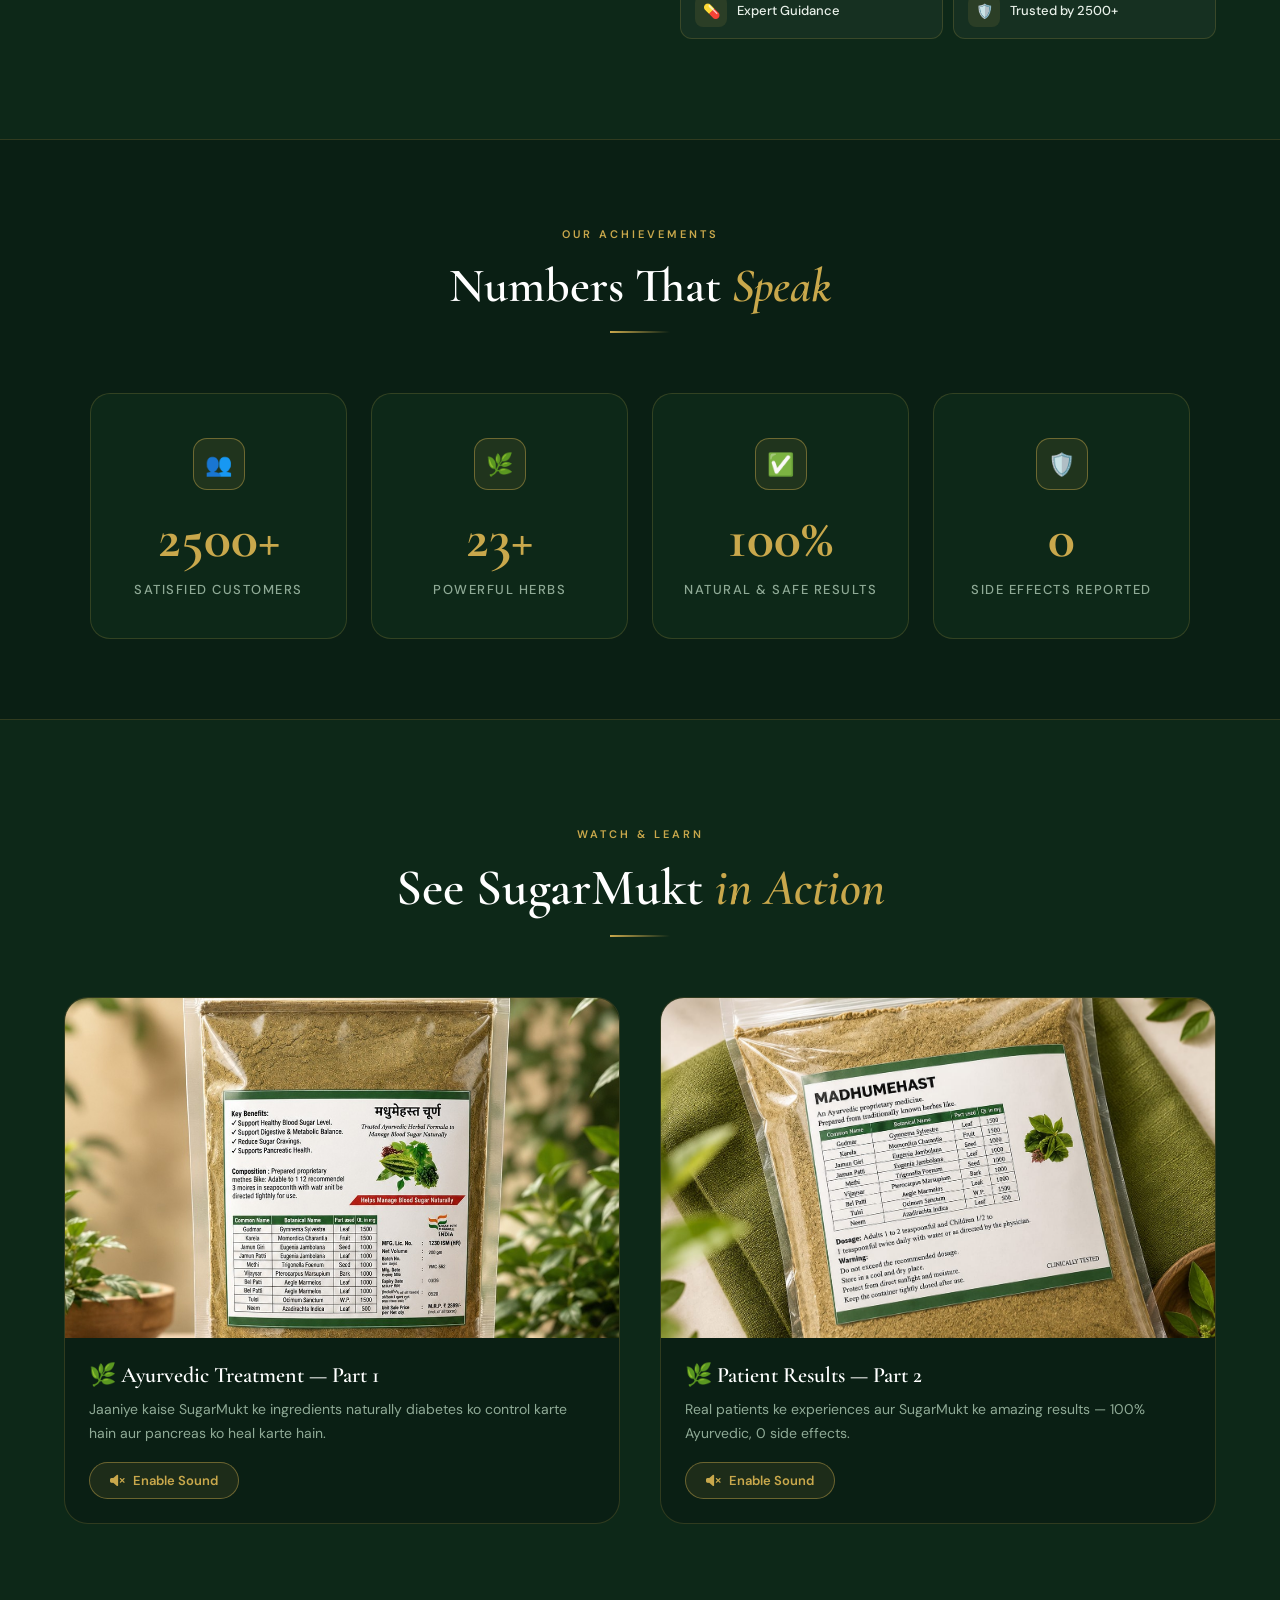
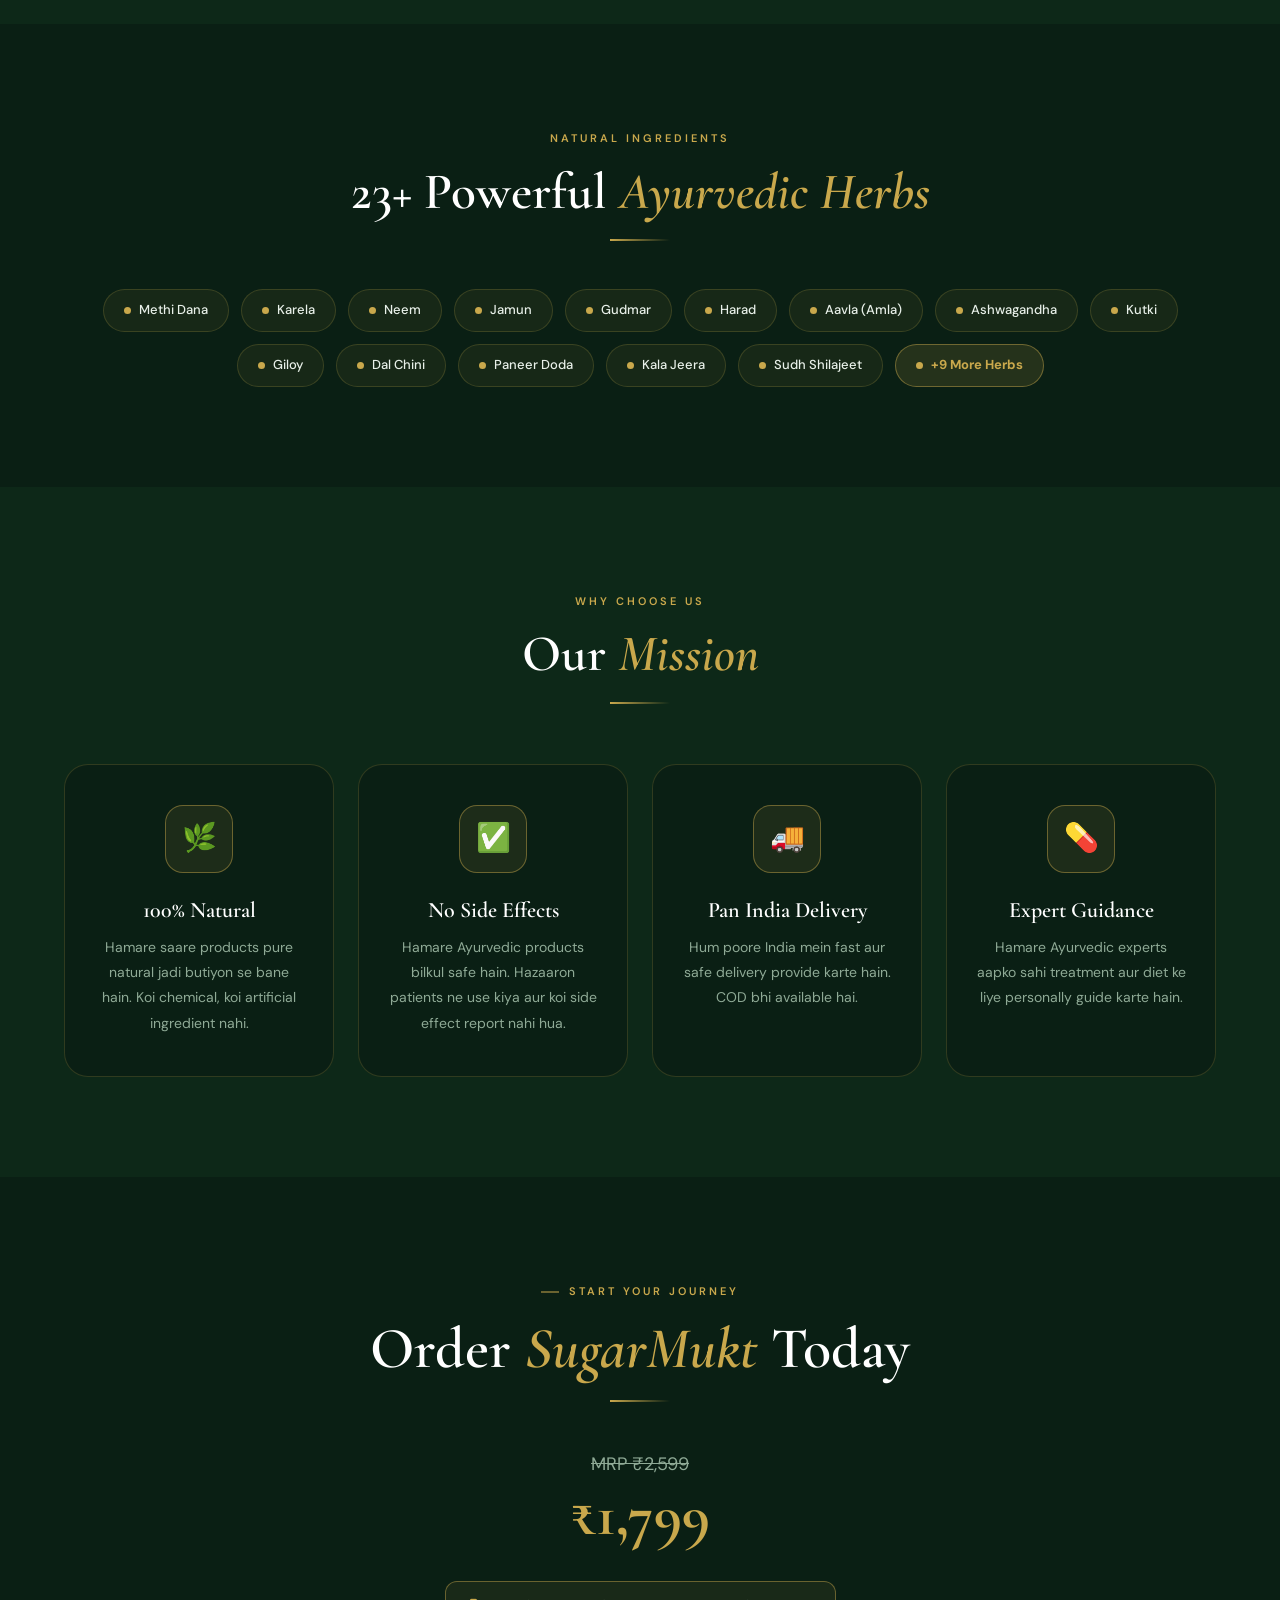
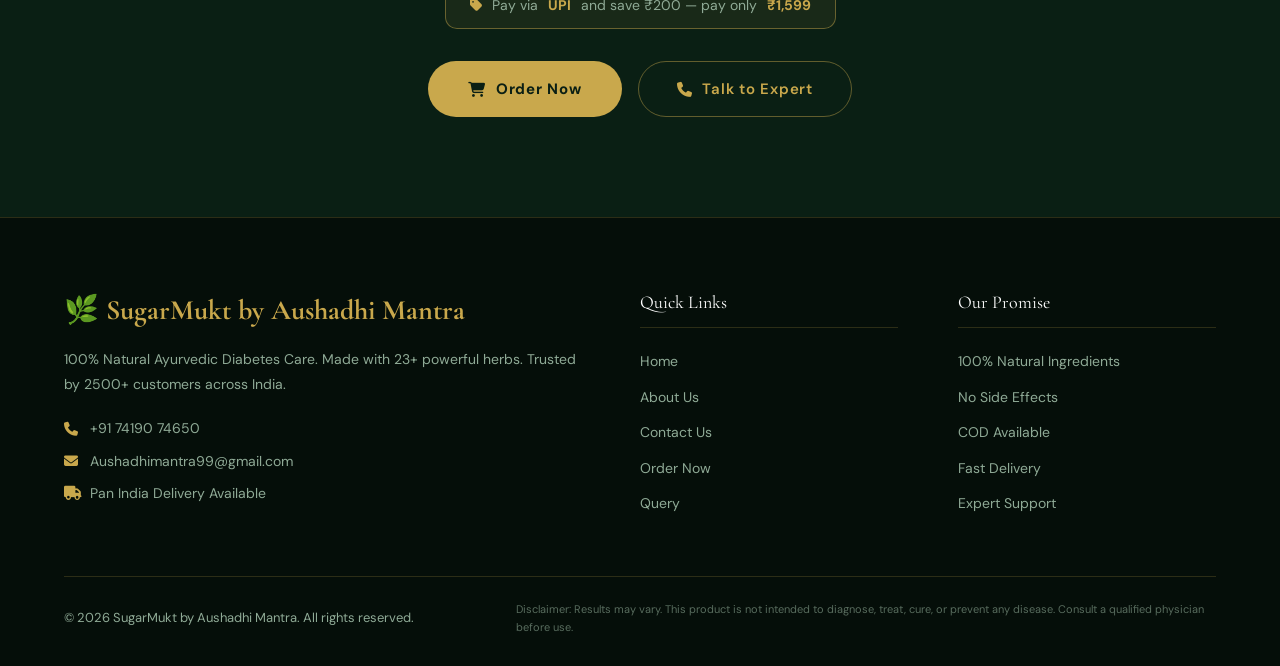
==== commit 25ed9ed6: "Update about.html" ====
--- a/about.html
+++ b/about.html
@@ -699,7 +699,7 @@
 <!-- CTA -->
 <section class="cta-section">
   <div class="cta-inner reveal">
-    <span class="section-label" style="padding-left:0;">Start Your Journey</span>
+    <span class="section-label no-line">Start Your Journey</span>
     <h2 class="section-title" style="font-size:clamp(32px,5vw,58px);">Order <em>SugarMukt</em> Today</h2>
     <div class="section-line" style="margin-left:auto;margin-right:auto;"></div>
     <div class="cta-price">
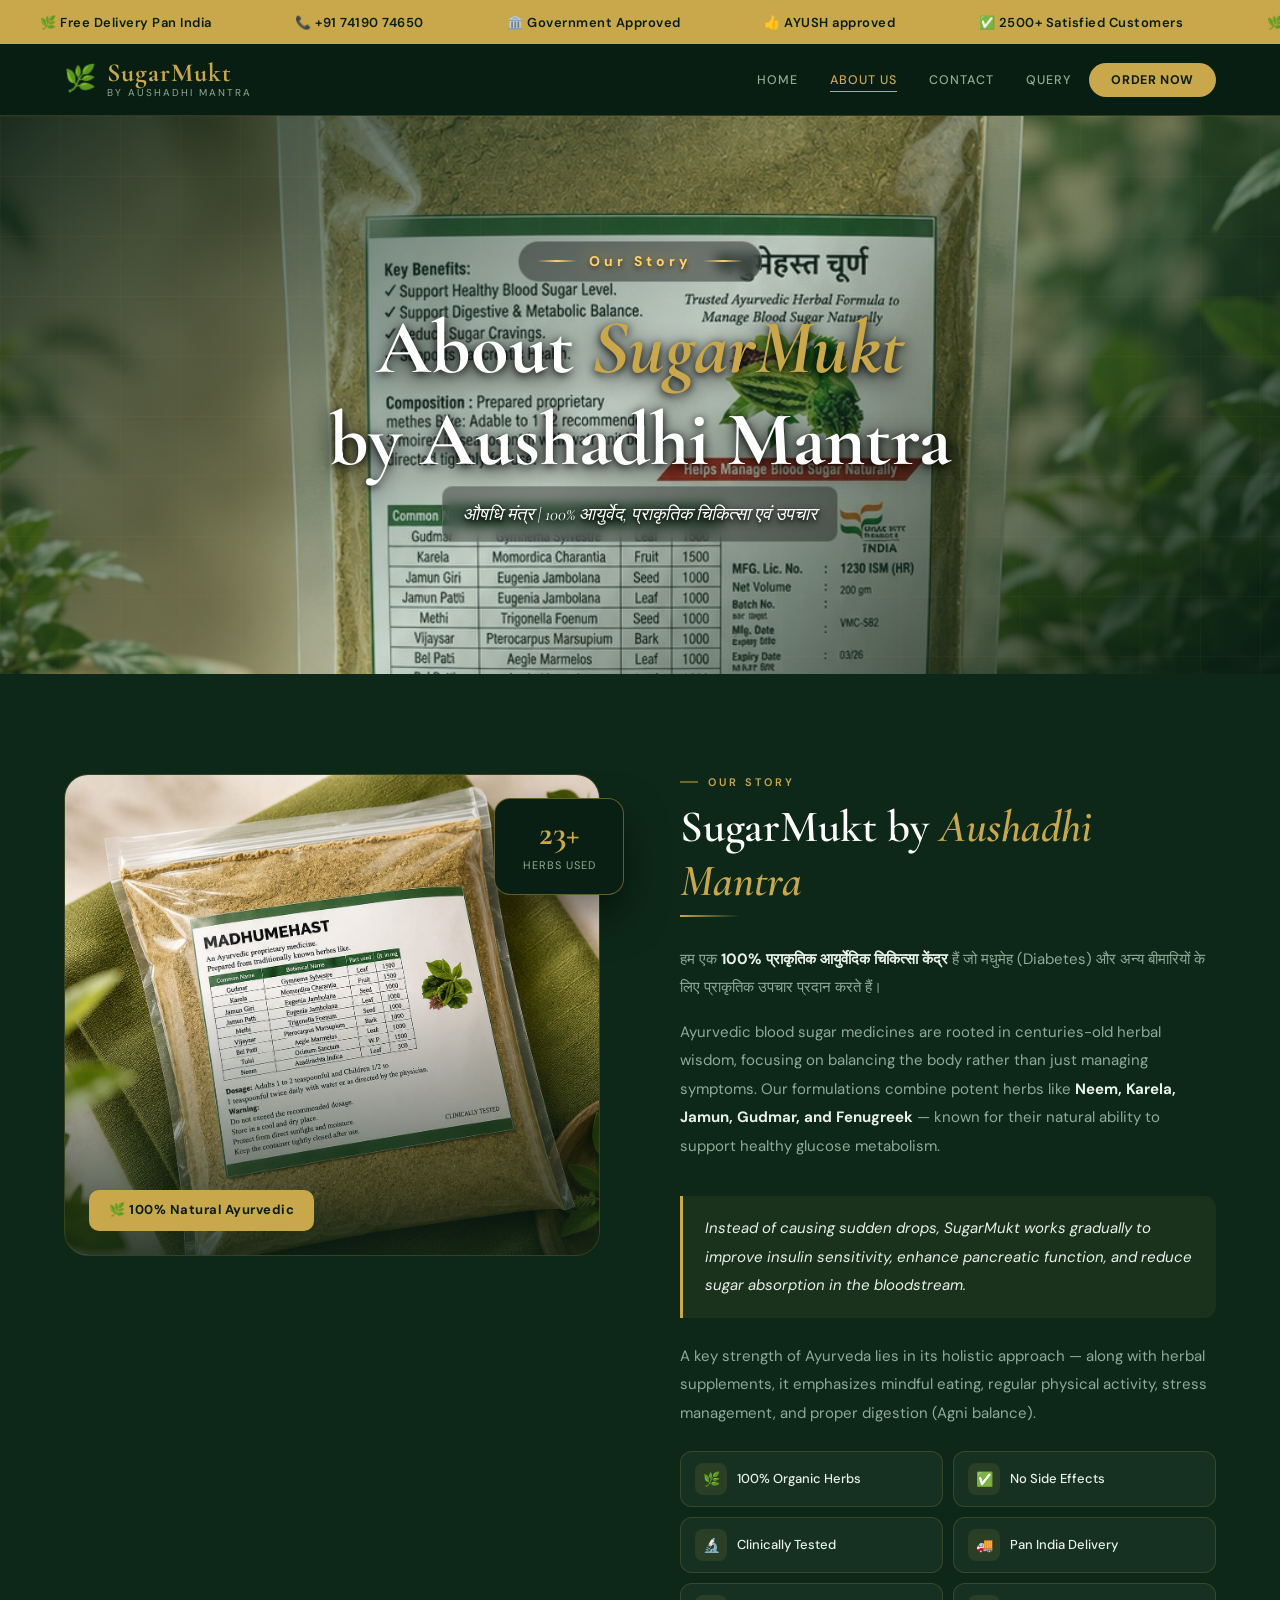
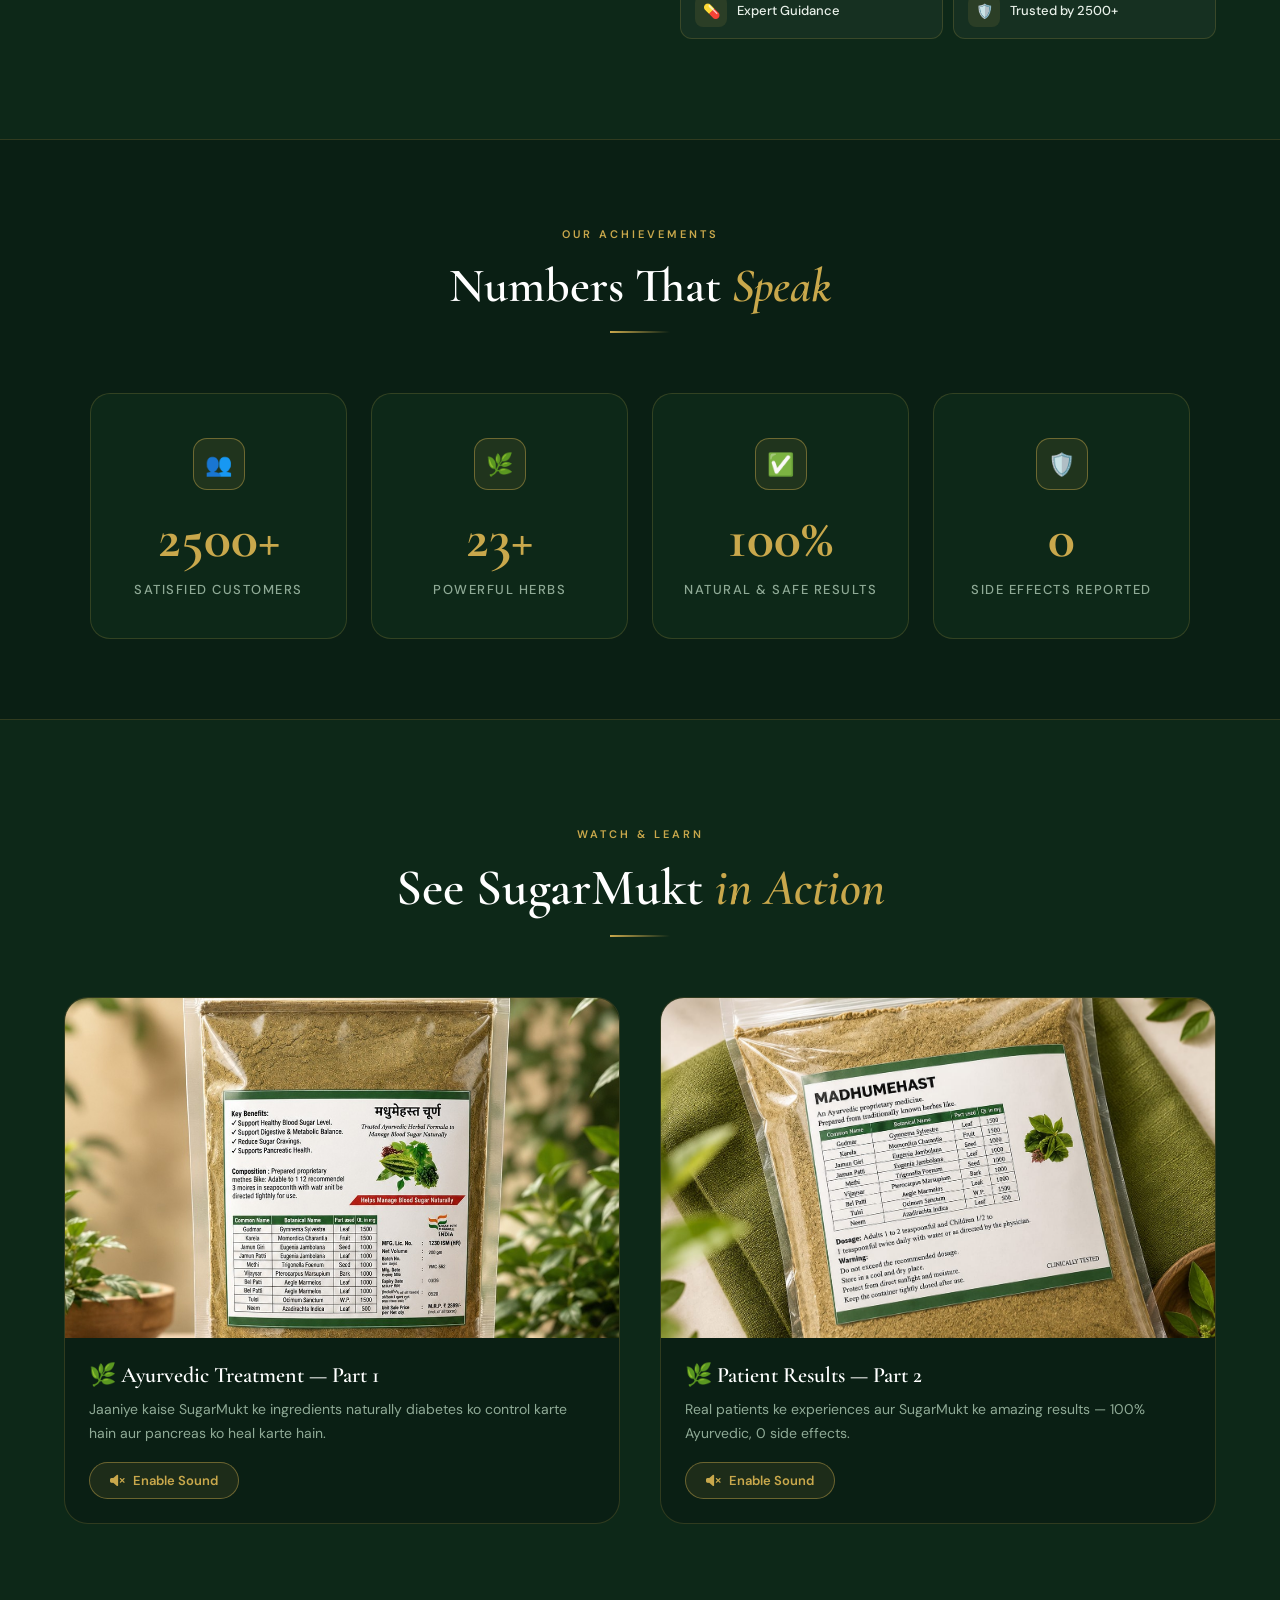
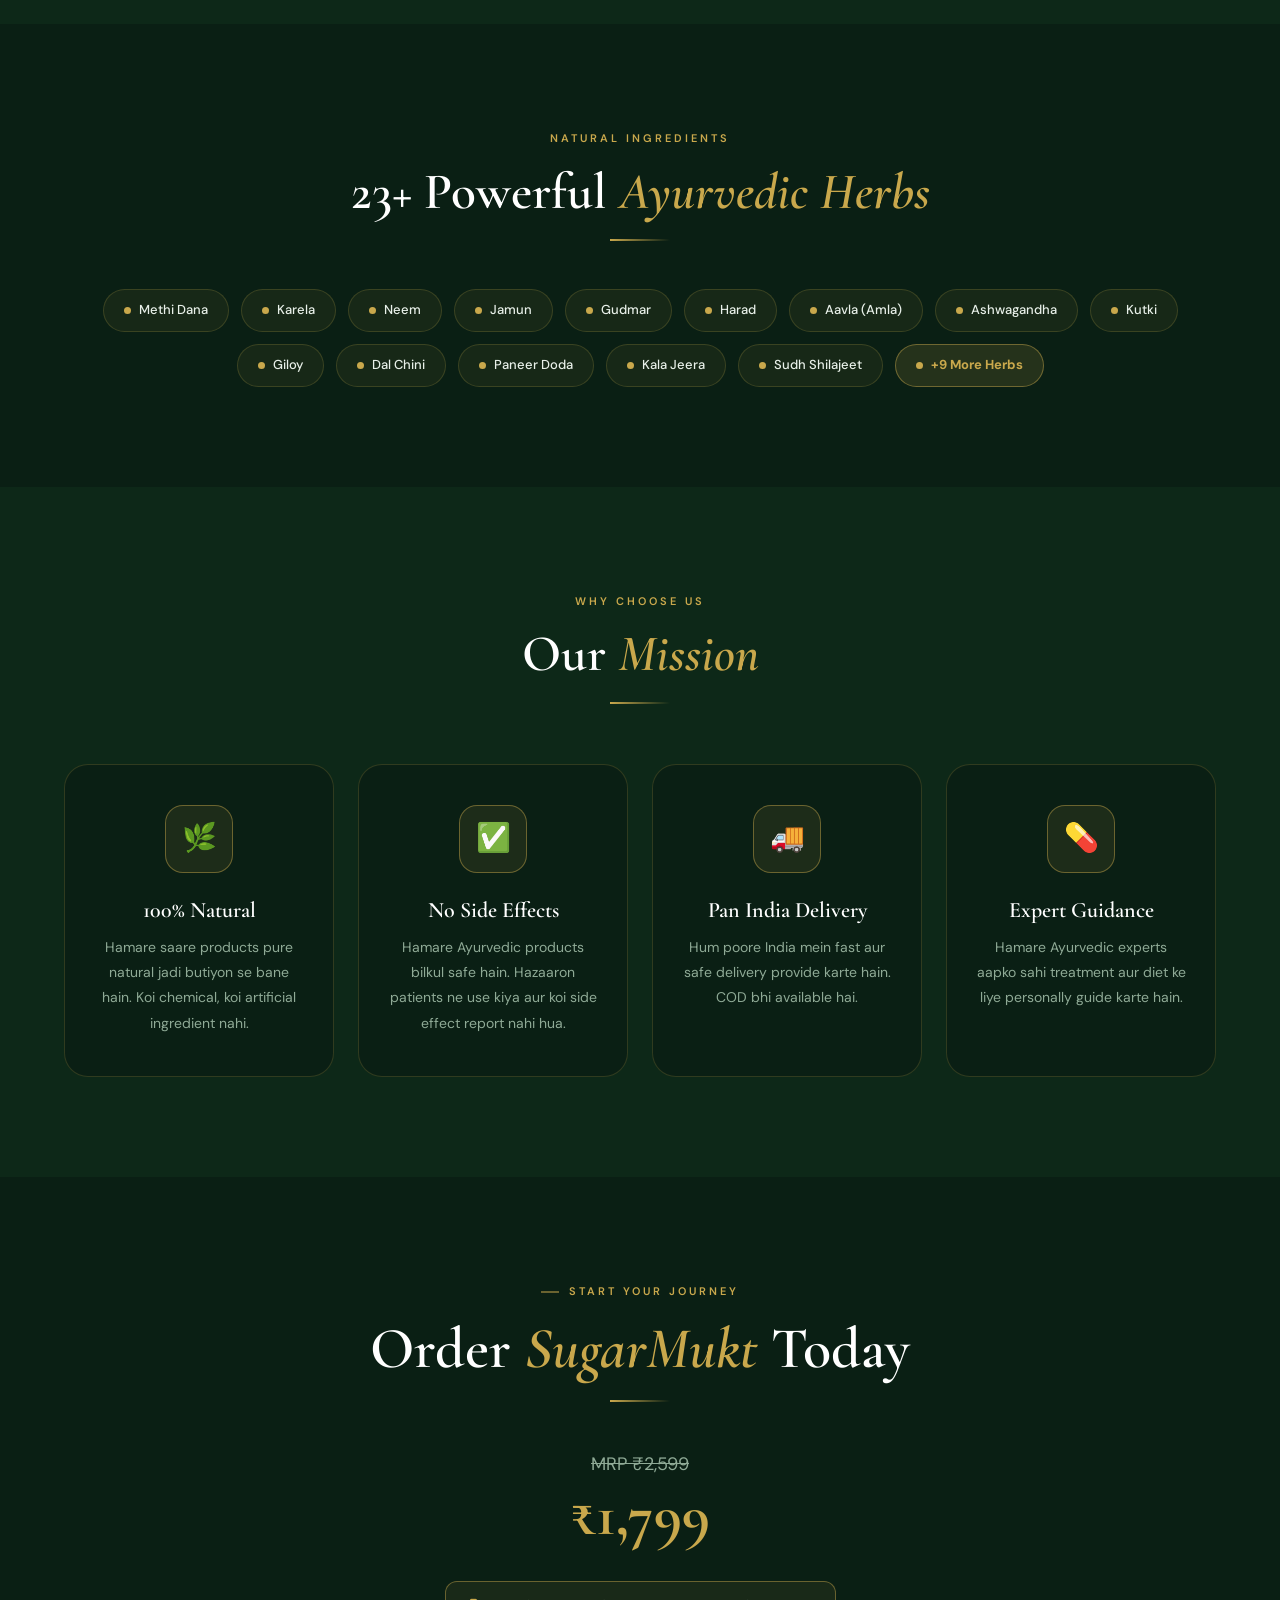
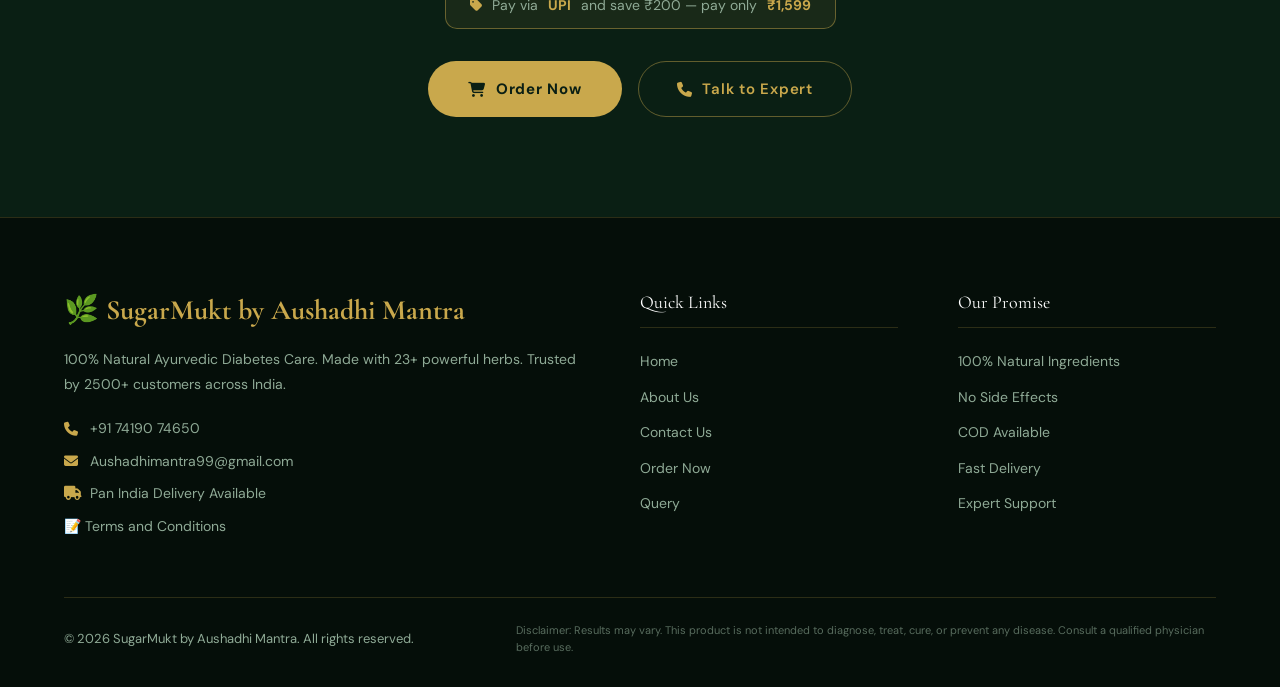
==== commit a53a5ff9: "Update about.html" ====
--- a/about.html
+++ b/about.html
@@ -1,6 +1,16 @@
 <!DOCTYPE html>
 <html lang="en">
 <head>
+  <!-- Google tag (gtag.js) -->
+<script async src="https://www.googletagmanager.com/gtag/js?id=AW-18364282405"></script>
+<script>
+  window.dataLayer = window.dataLayer || [];
+  function gtag(){dataLayer.push(arguments);}
+  gtag('js', new Date());
+
+  gtag('config', 'AW-18364282405');
+</script>
+  
 <meta charset="UTF-8">
 <meta name="viewport" content="width=device-width, initial-scale=1.0">
 <title>About Us | SugarMukt by Aushadhi Mantra </title>
@@ -727,6 +737,7 @@
         <div class="footer-contact-item"><i class="fas fa-phone"></i><a href="tel:+917419074650" style="color:inherit;">+91 74190 74650</a></div>
         <div class="footer-contact-item"><i class="fas fa-envelope"></i><a href="mailto:Aushadhimantra99@gmail.com" style="color:inherit;">Aushadhimantra99@gmail.com</a></div>
         <div class="footer-contact-item"><i class="fas fa-truck"></i>Pan India Delivery Available</div>
+        <div class="footer-contact-item"> <a href="https://drive.google.com/file/d/1Zc-ong7HjNDt-s6JwlpS4tJAKVBkSaGj/view?usp=sharing" style="color:inherit;">📝 Terms and Conditions </a> </div>
       </div>
       <div>
         <div class="footer-col-title">Quick Links</div>
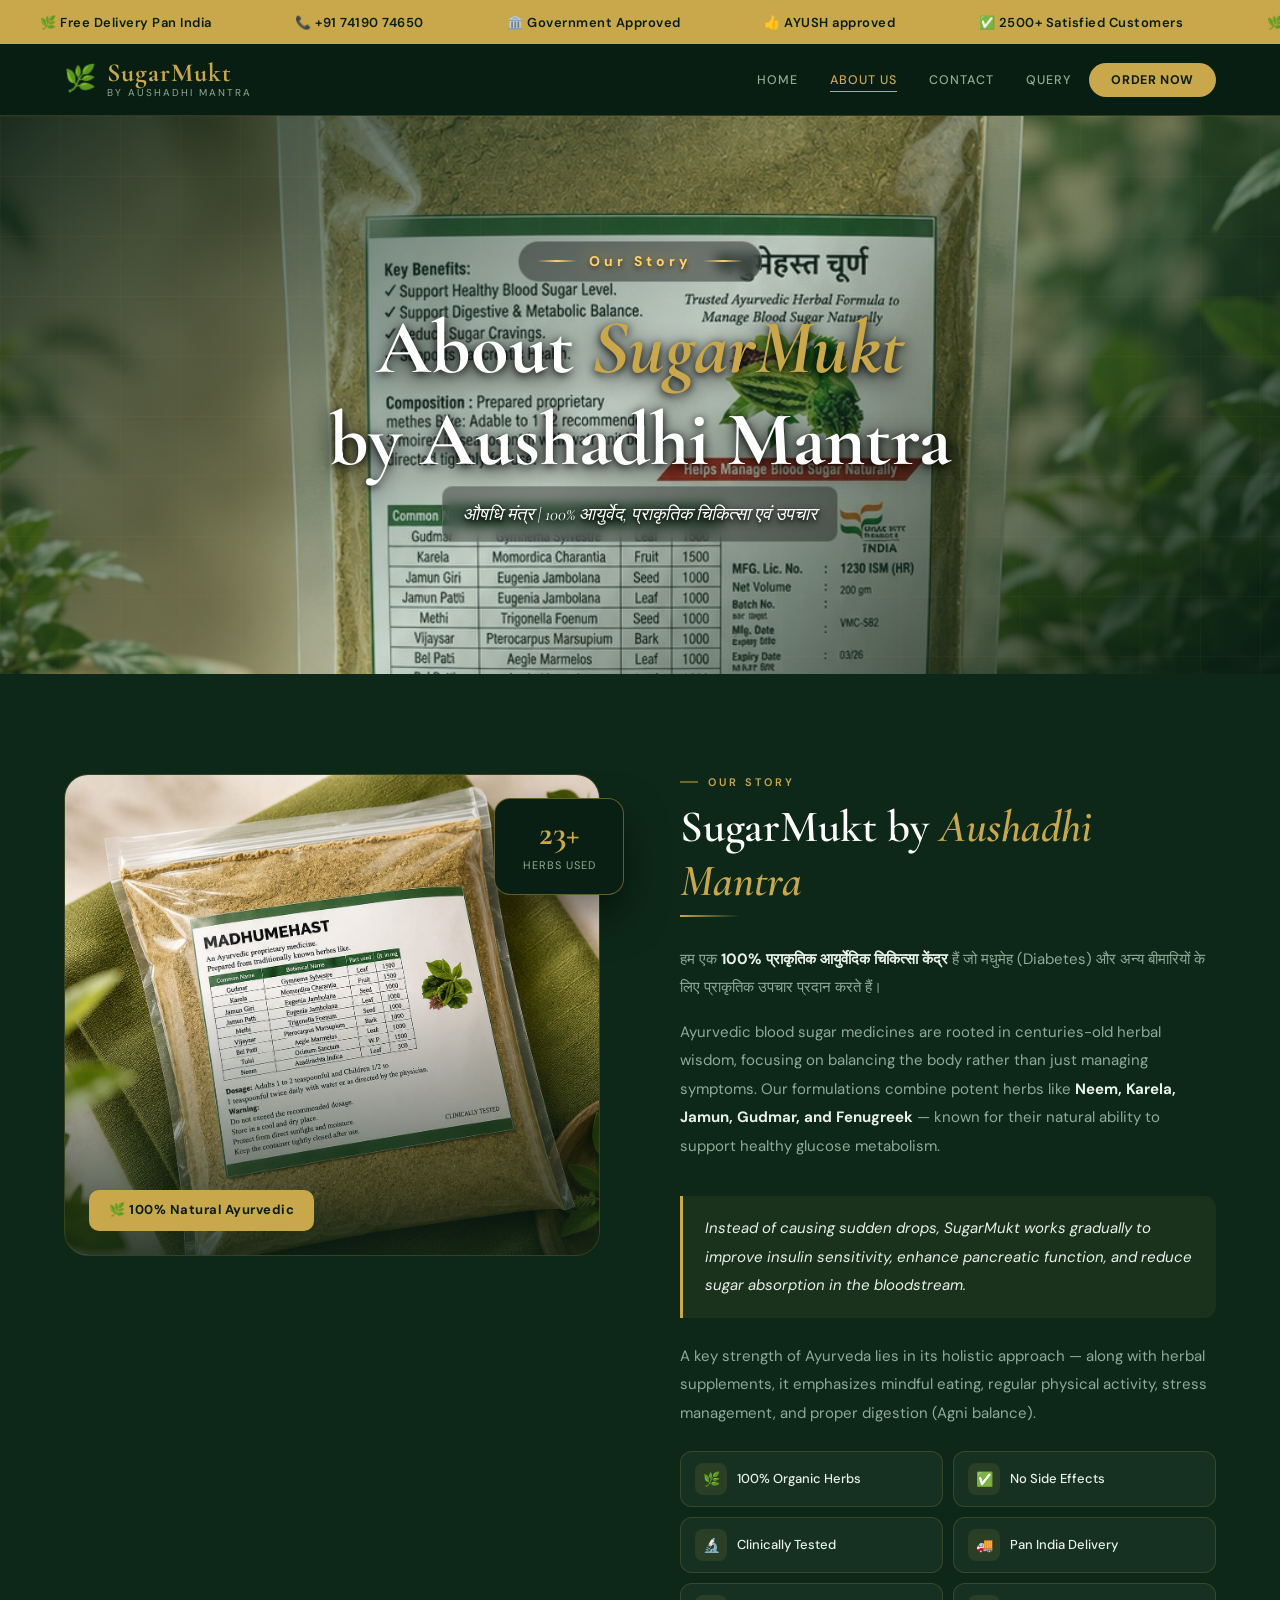
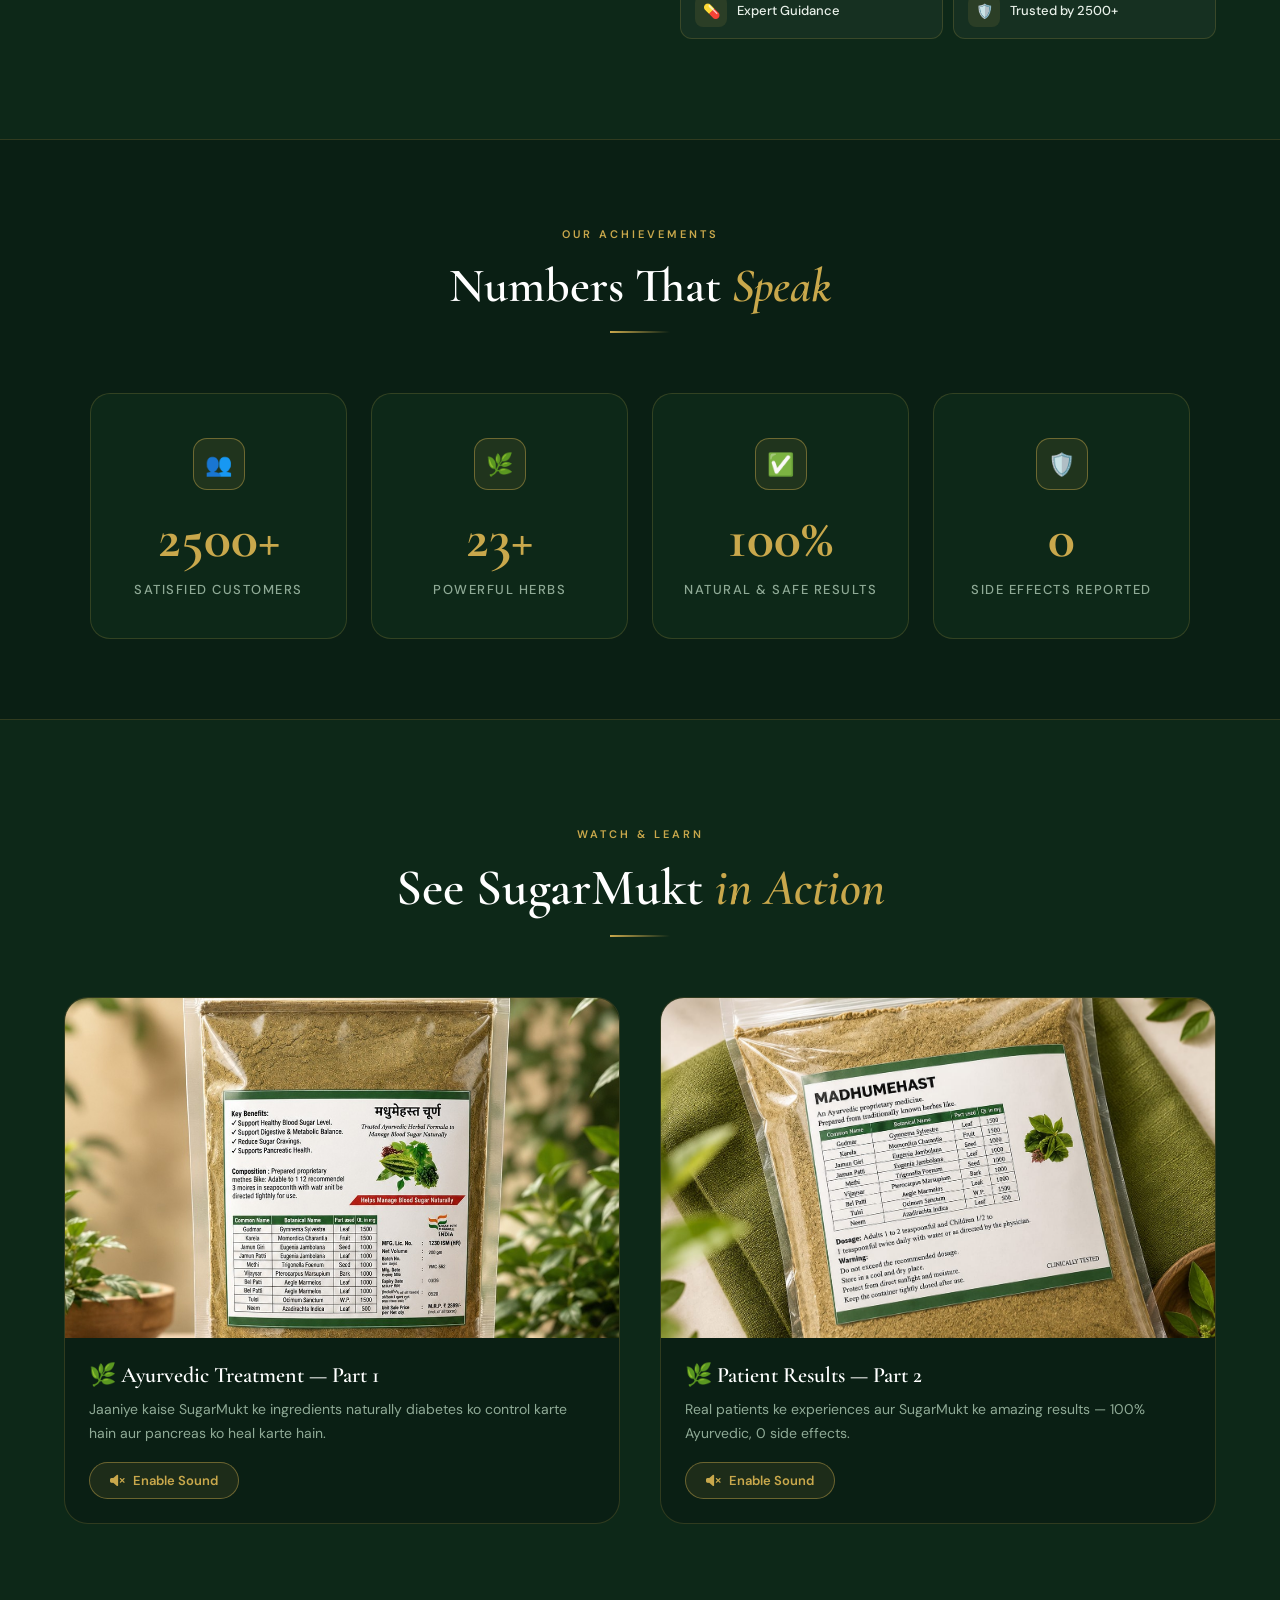
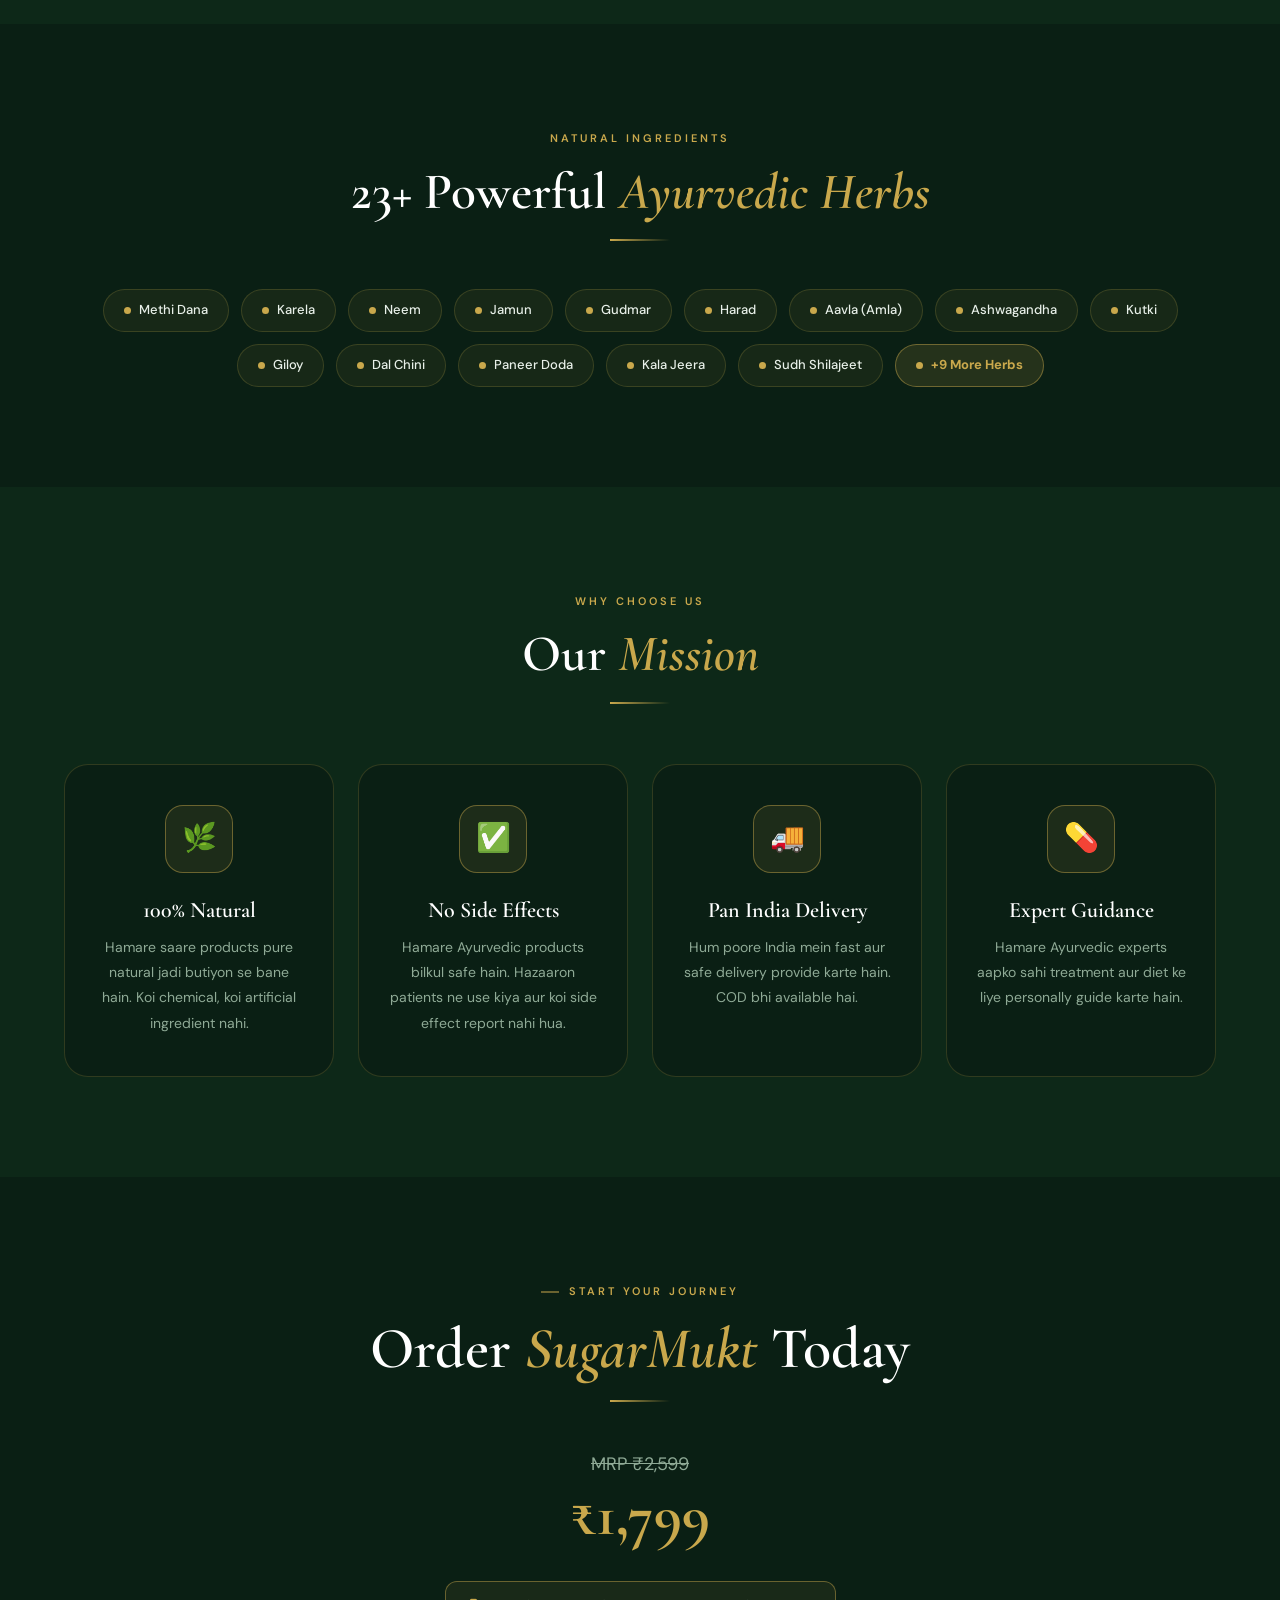
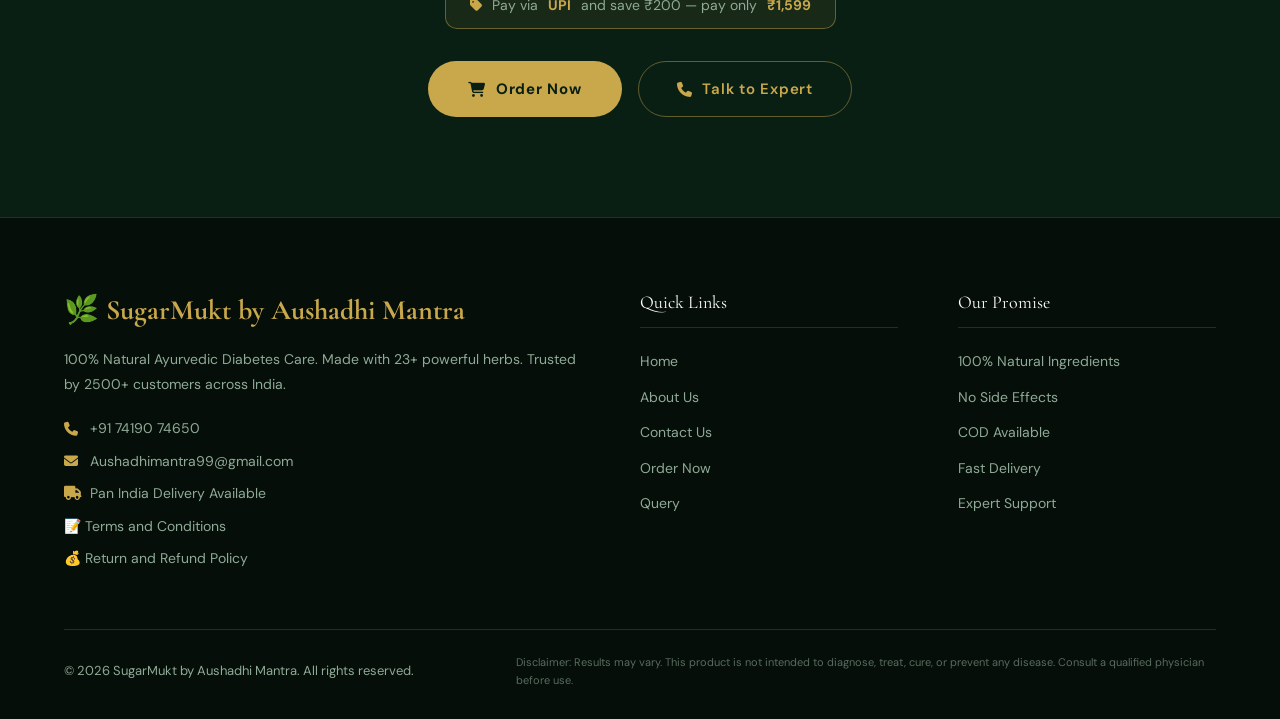
==== commit c4ef3241: "Update about.html" ====
--- a/about.html
+++ b/about.html
@@ -738,6 +738,7 @@
         <div class="footer-contact-item"><i class="fas fa-envelope"></i><a href="mailto:Aushadhimantra99@gmail.com" style="color:inherit;">Aushadhimantra99@gmail.com</a></div>
         <div class="footer-contact-item"><i class="fas fa-truck"></i>Pan India Delivery Available</div>
         <div class="footer-contact-item"> <a href="https://drive.google.com/file/d/1Zc-ong7HjNDt-s6JwlpS4tJAKVBkSaGj/view?usp=sharing" style="color:inherit;">📝 Terms and Conditions </a> </div>
+        <div class="footer-contact-item"><a href="return.html" style="color:inherit;">💰 Return and Refund Policy </a></div>
       </div>
       <div>
         <div class="footer-col-title">Quick Links</div>
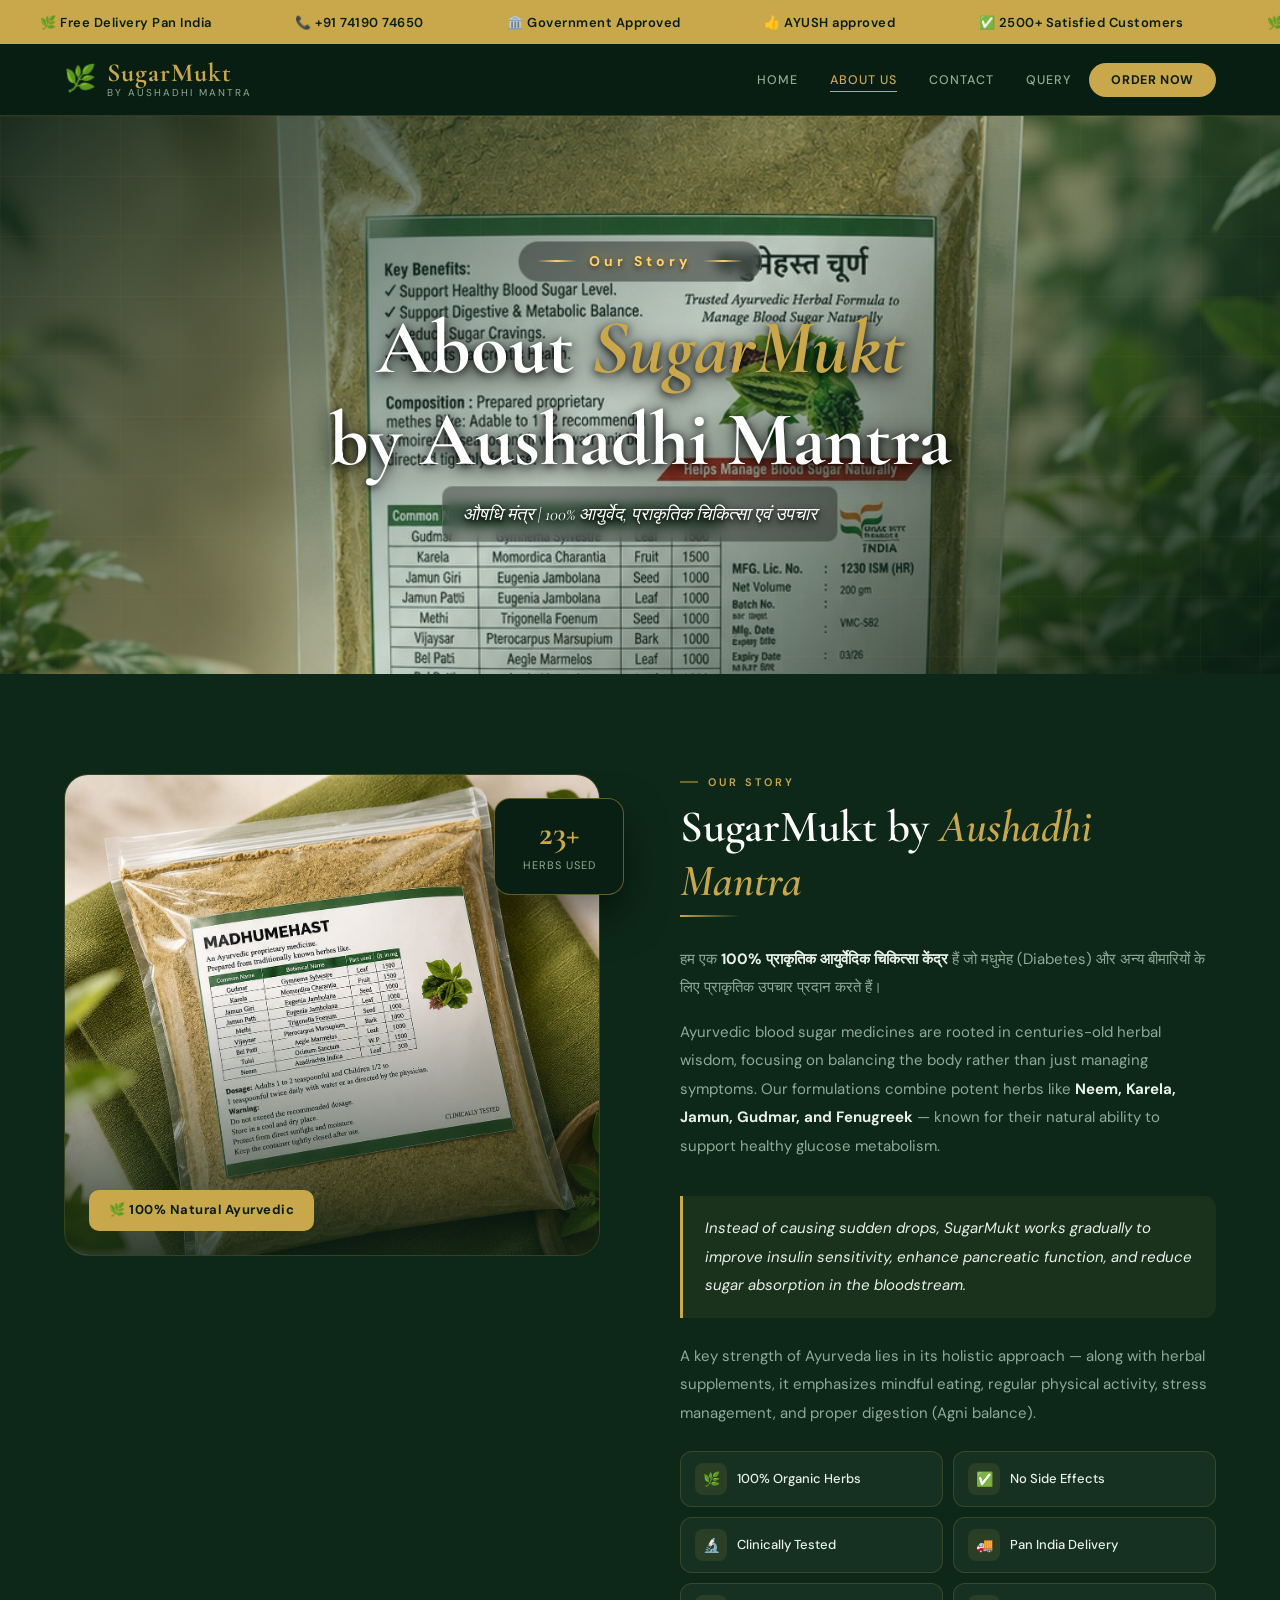
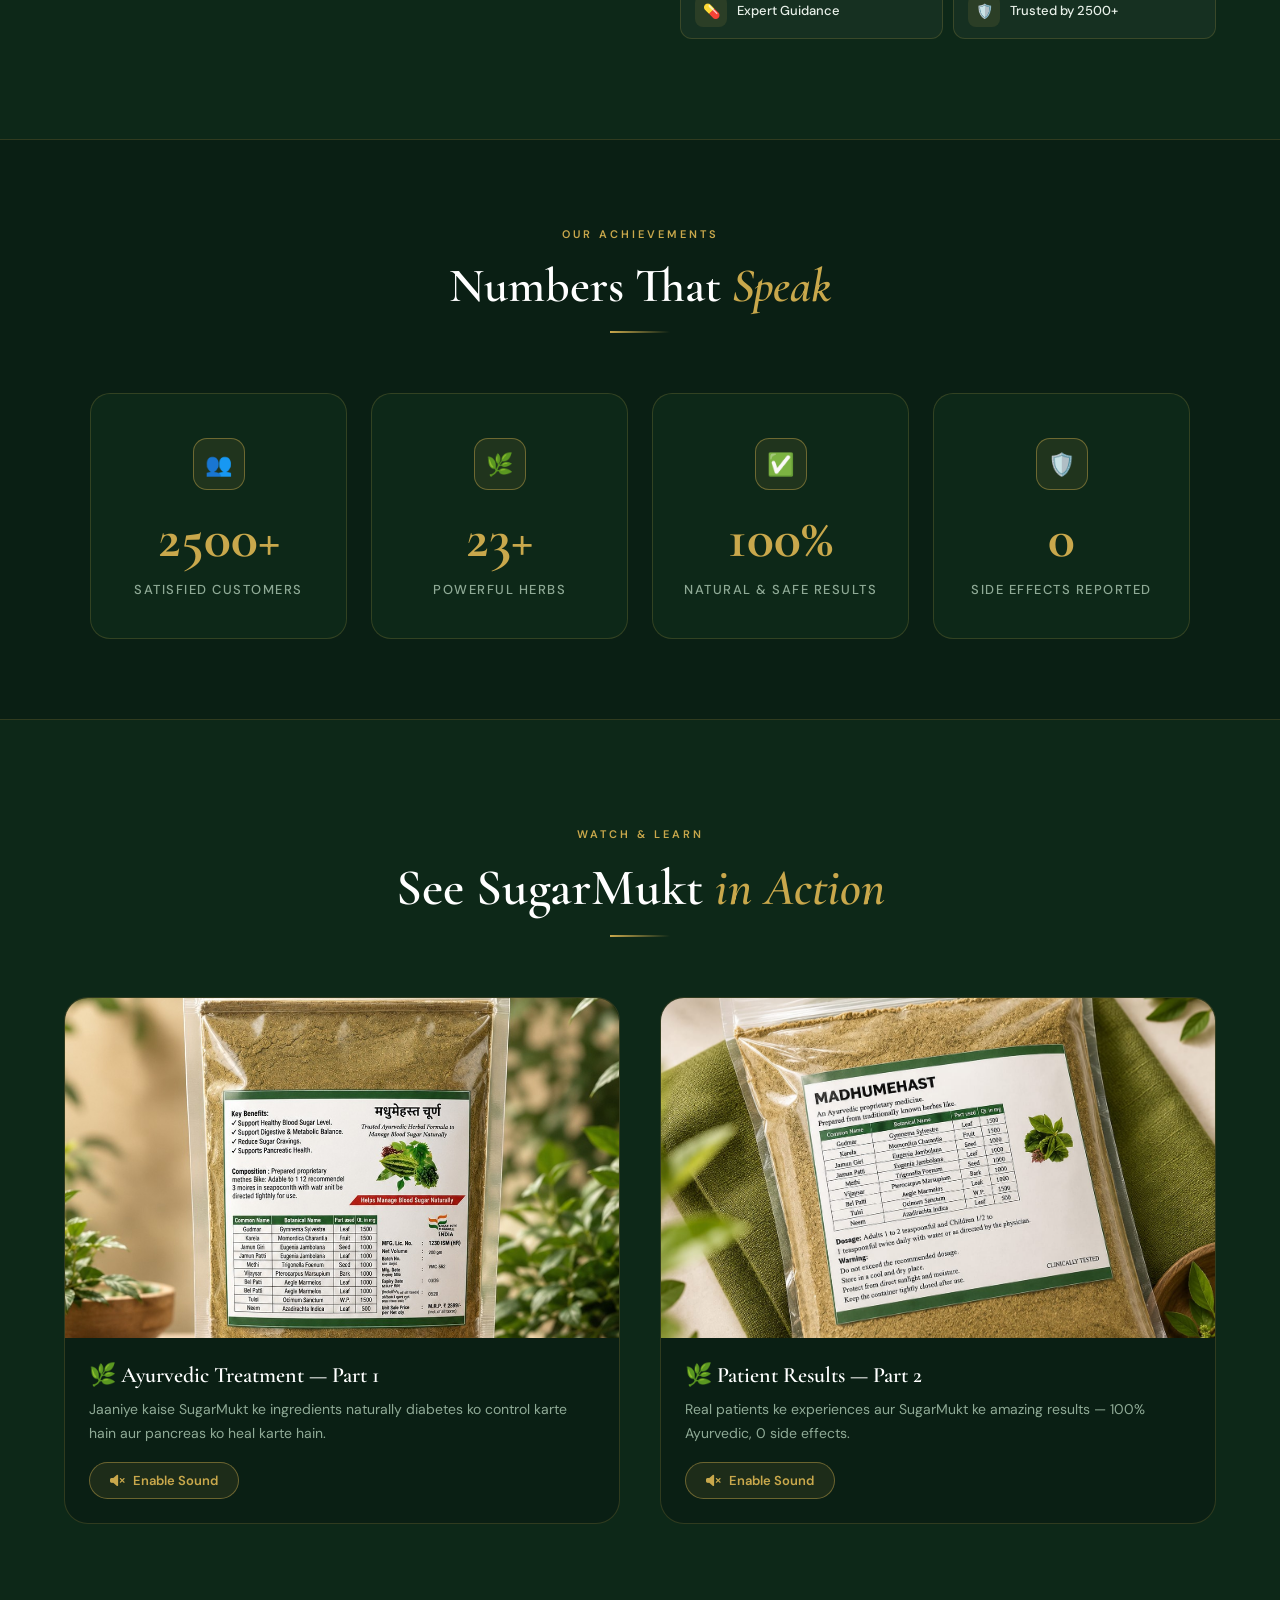
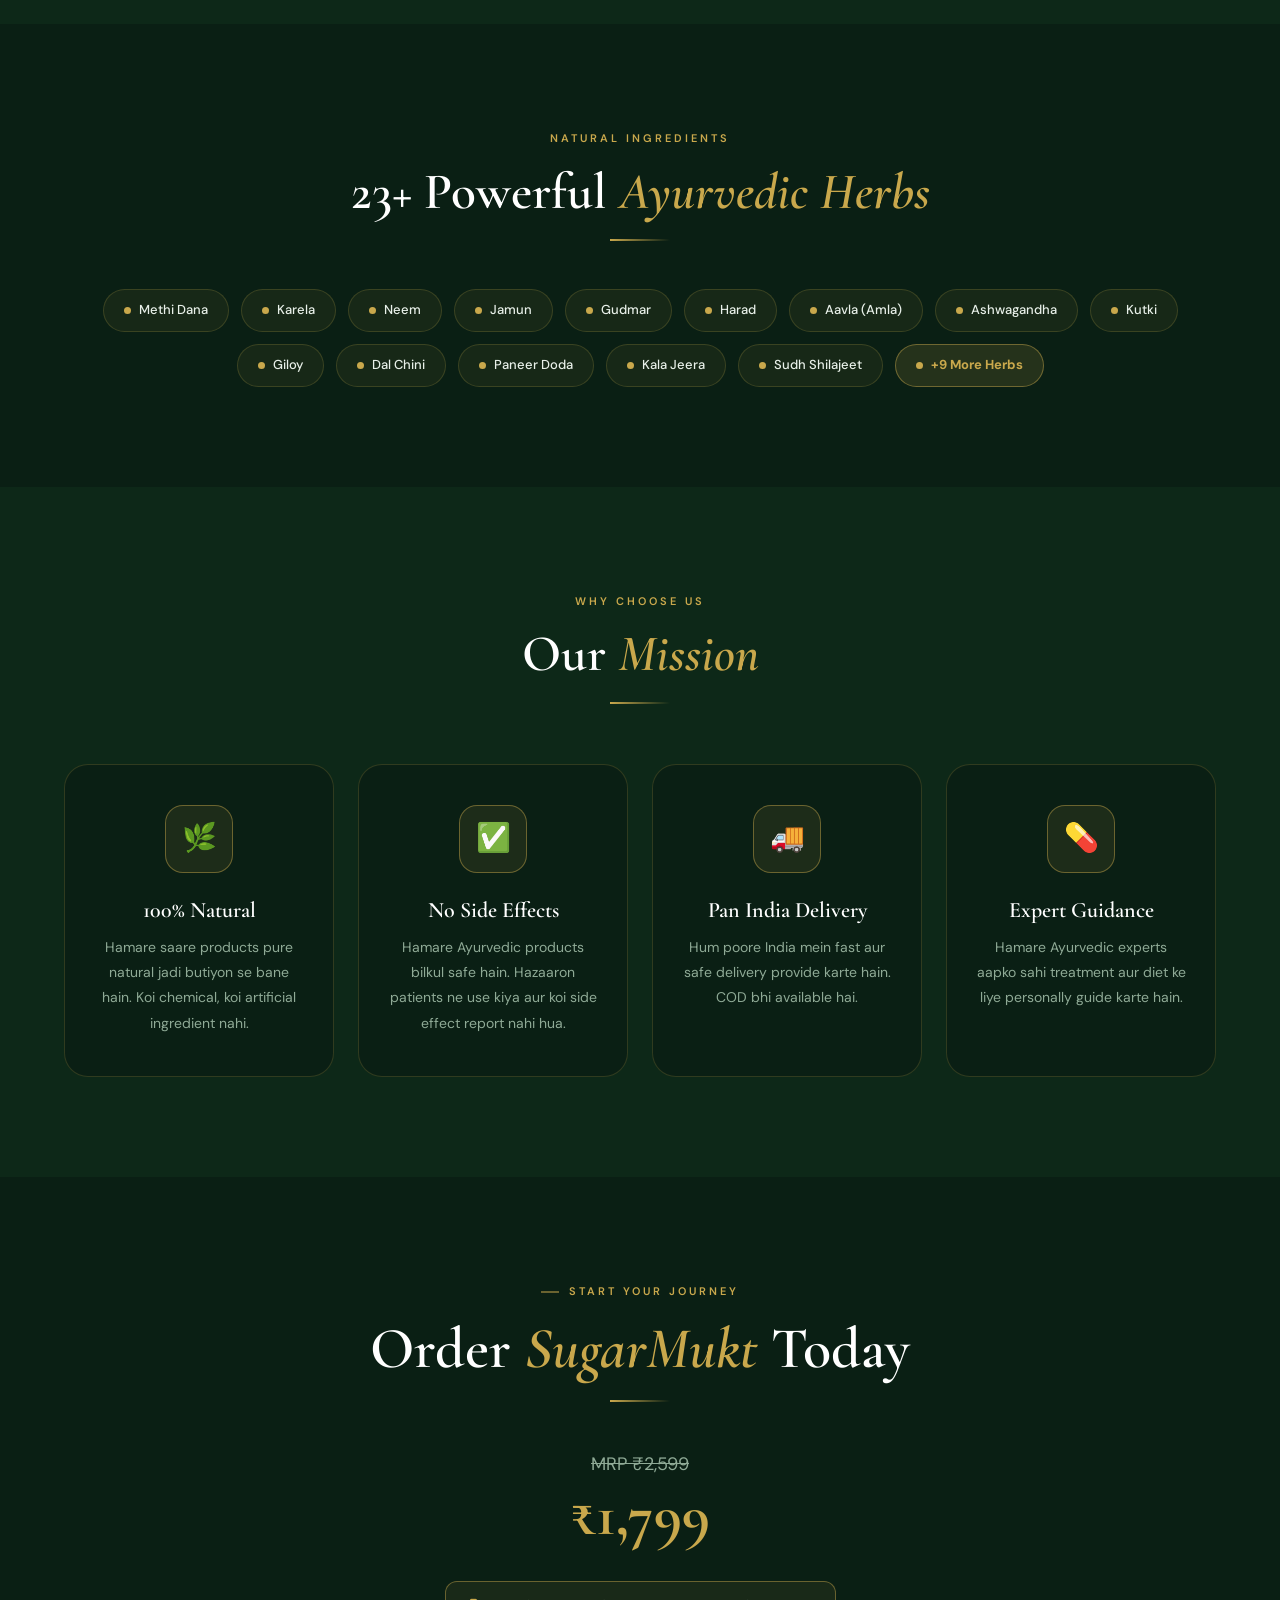
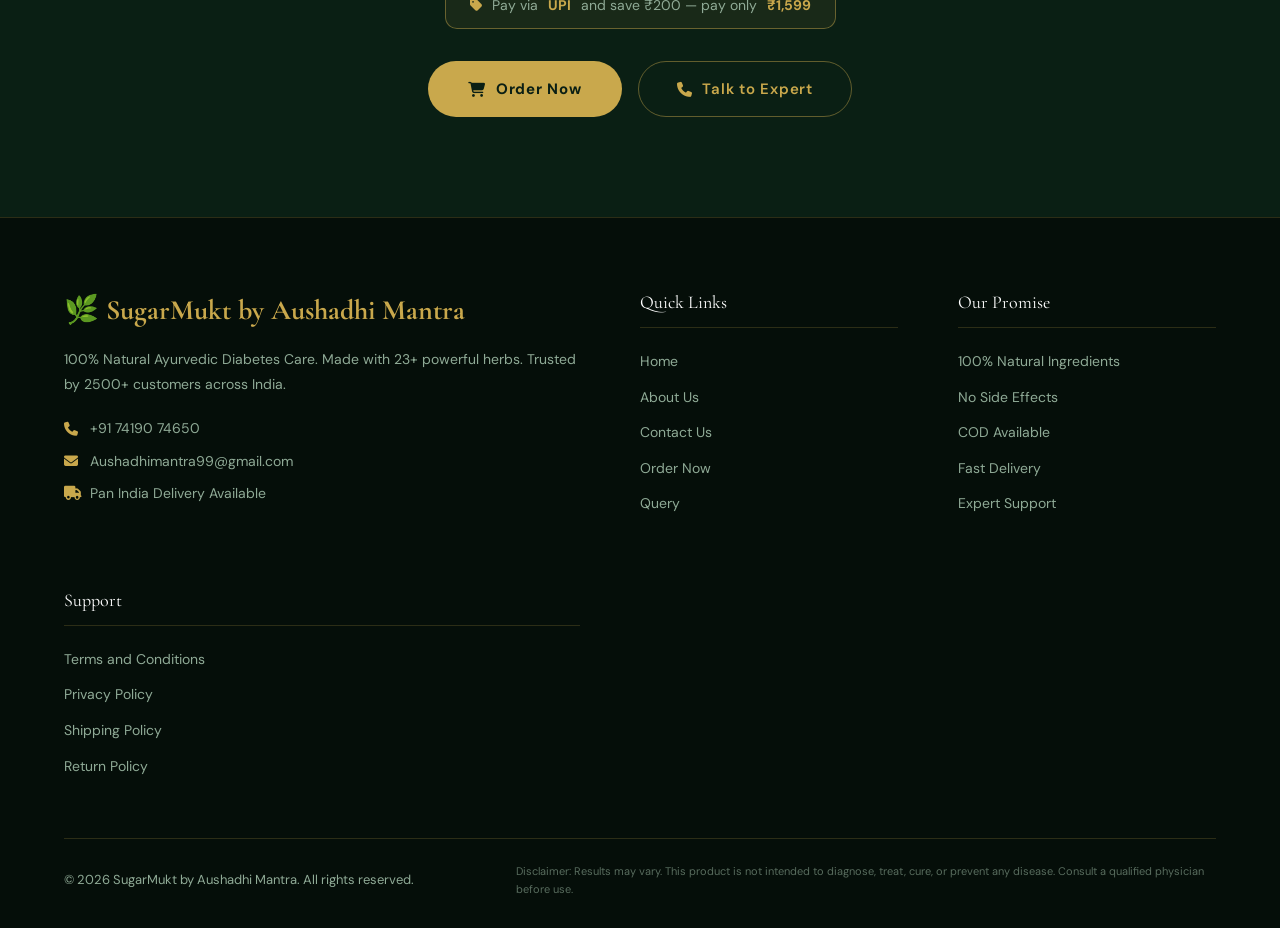
==== commit c6fd25ce: "Update about.html" ====
--- a/about.html
+++ b/about.html
@@ -737,8 +737,6 @@
         <div class="footer-contact-item"><i class="fas fa-phone"></i><a href="tel:+917419074650" style="color:inherit;">+91 74190 74650</a></div>
         <div class="footer-contact-item"><i class="fas fa-envelope"></i><a href="mailto:Aushadhimantra99@gmail.com" style="color:inherit;">Aushadhimantra99@gmail.com</a></div>
         <div class="footer-contact-item"><i class="fas fa-truck"></i>Pan India Delivery Available</div>
-        <div class="footer-contact-item"> <a href="https://drive.google.com/file/d/1Zc-ong7HjNDt-s6JwlpS4tJAKVBkSaGj/view?usp=sharing" style="color:inherit;">📝 Terms and Conditions </a> </div>
-        <div class="footer-contact-item"><a href="return.html" style="color:inherit;">💰 Return and Refund Policy </a></div>
       </div>
       <div>
         <div class="footer-col-title">Quick Links</div>
@@ -758,6 +756,15 @@
           <li><a href="#">COD Available</a></li>
           <li><a href="#">Fast Delivery</a></li>
           <li><a href="#">Expert Support</a></li>
+        </ul>
+      </div>
+      <div>
+        <div class="footer-col-title">Support</div>
+        <ul class="footer-links">
+          <li><a href="terms.html">Terms and Conditions</a></li>
+          <li><a href="privacy.html">Privacy Policy</a></li>
+          <li><a href="shipping.html">Shipping Policy</a></li>
+          <li><a href="return.html">Return Policy</a></li>
         </ul>
       </div>
     </div>
